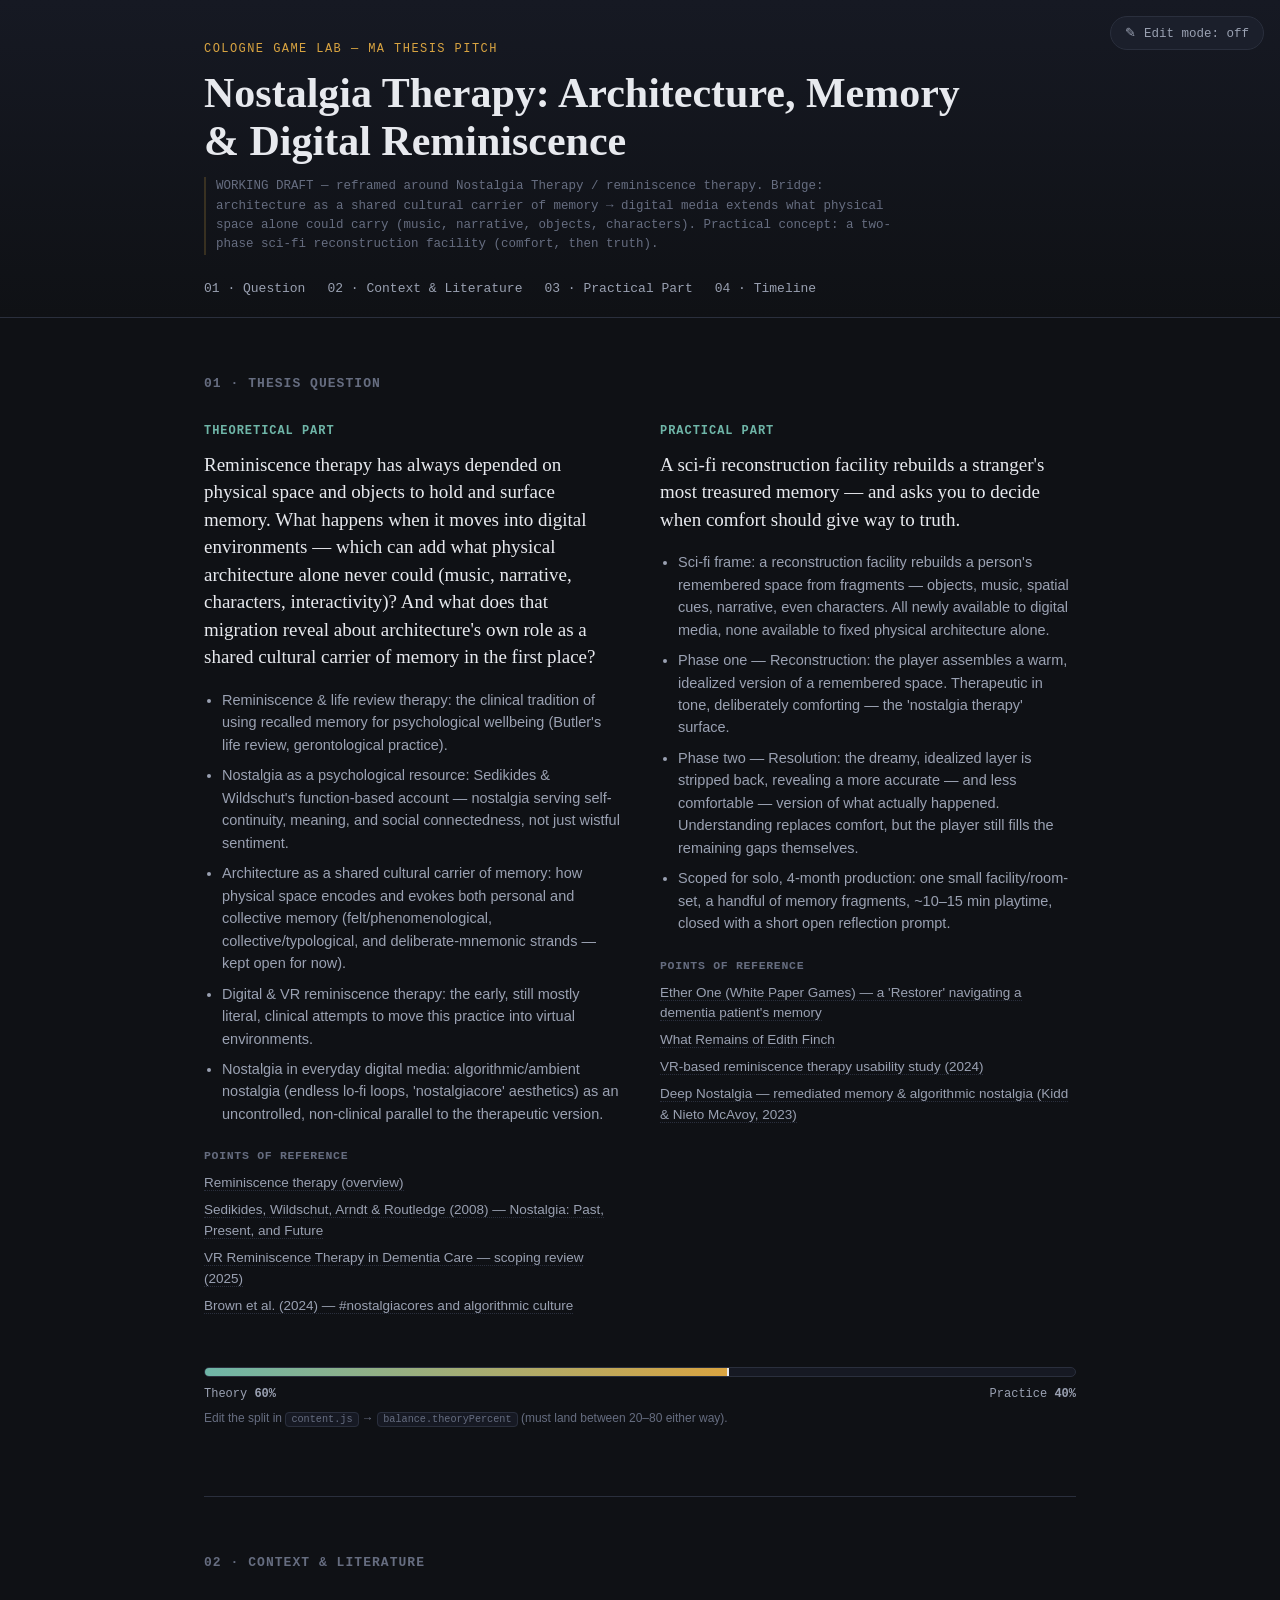
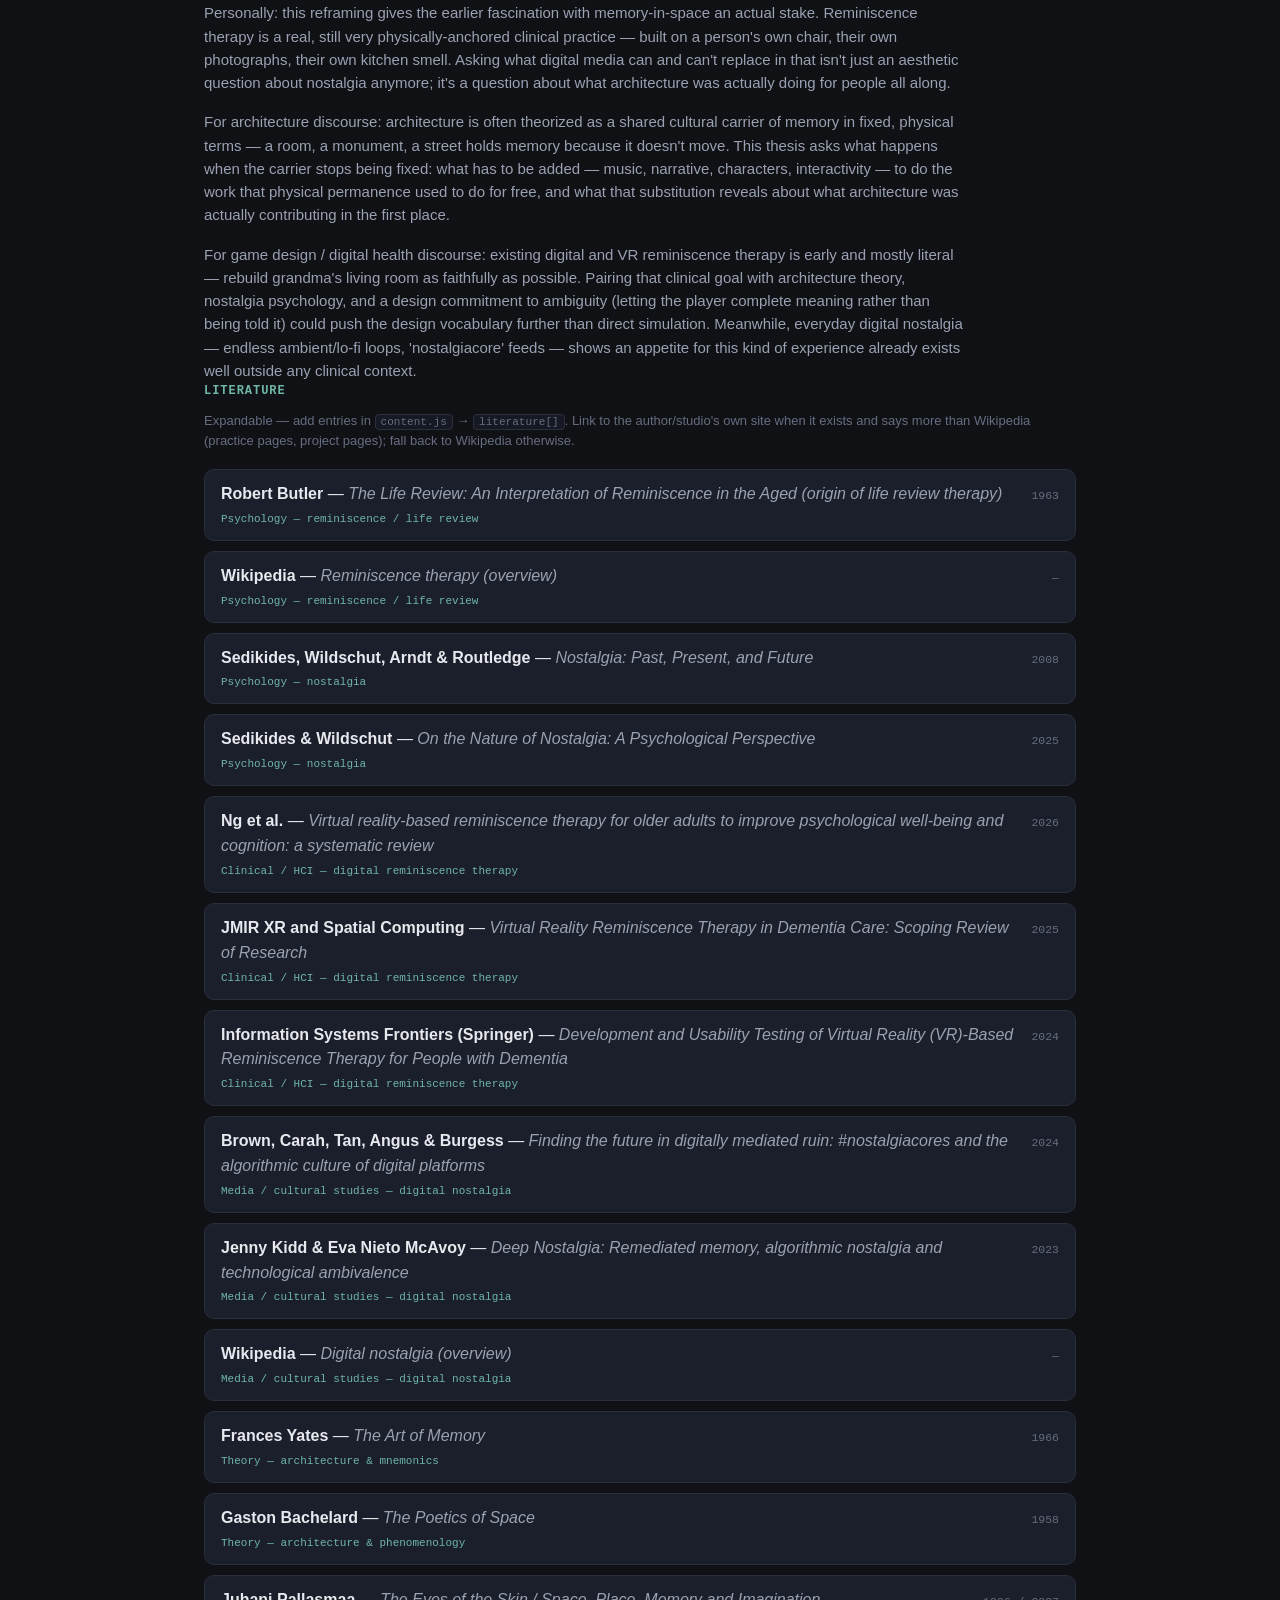
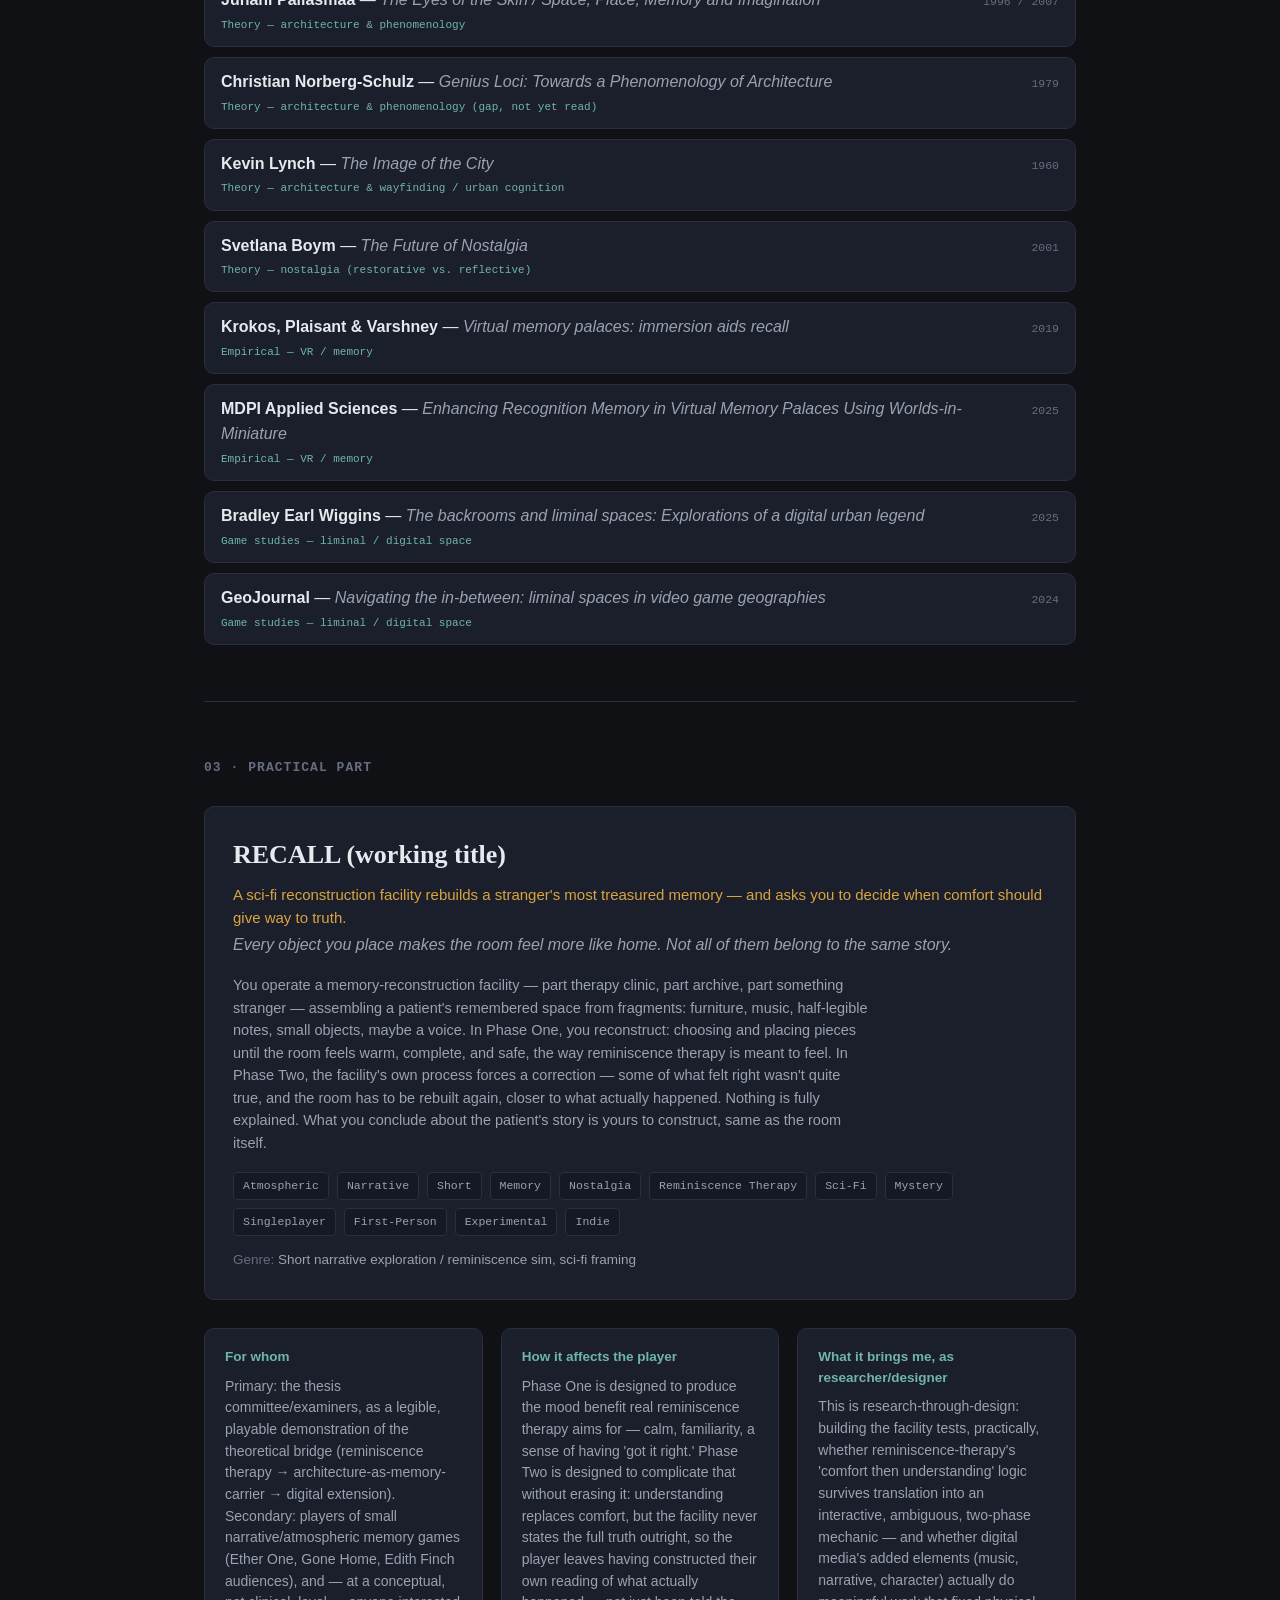
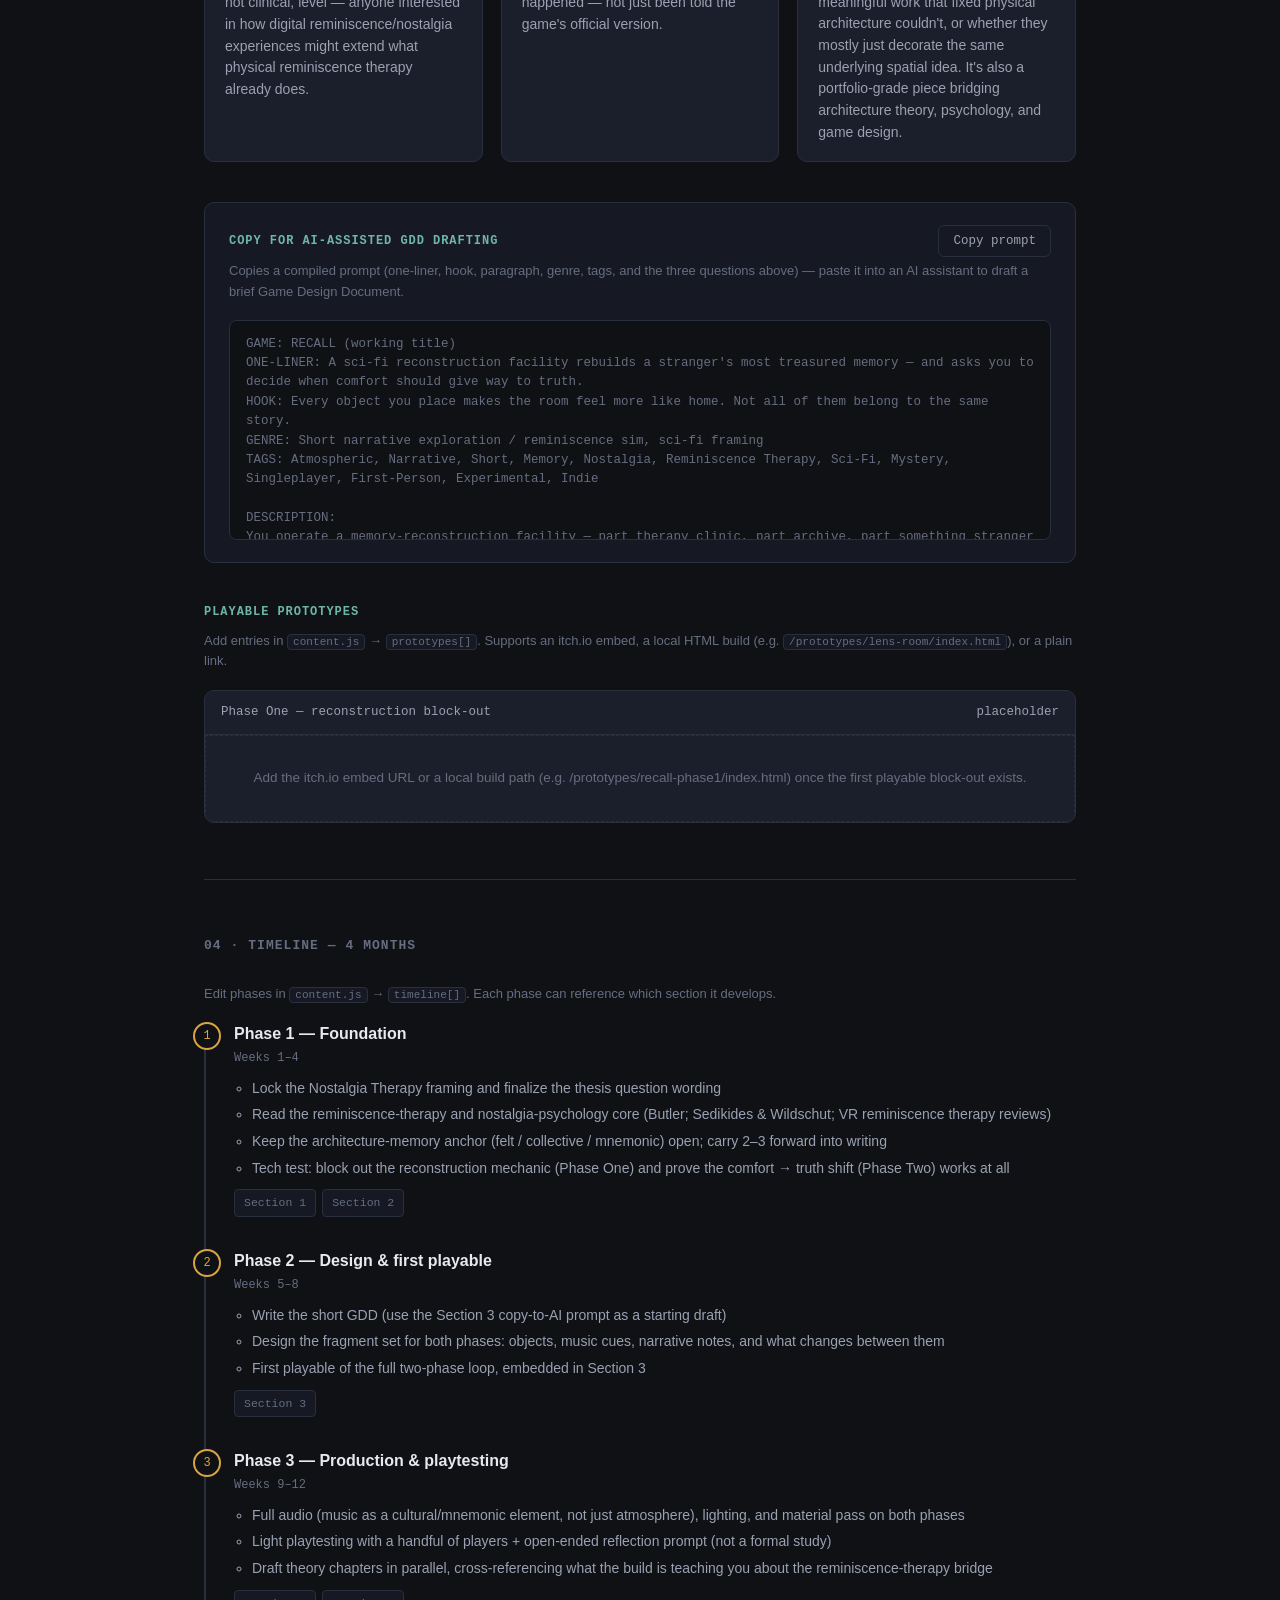
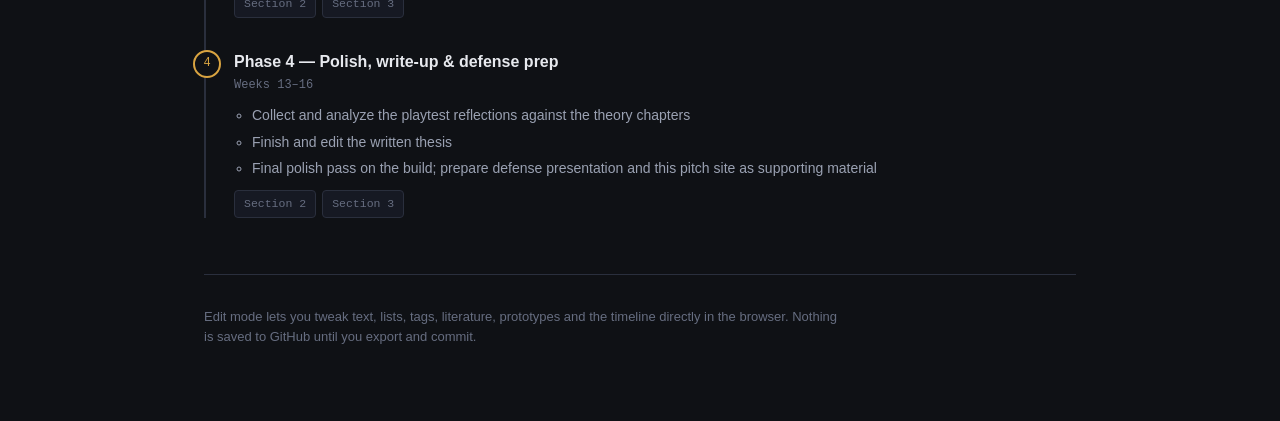
==== index.html @ fd544b2f "Nostalgia Therapy" ====
<!DOCTYPE html>
<html lang="en">
<head>
<meta charset="UTF-8">
<meta name="viewport" content="width=device-width, initial-scale=1.0">
<title>MA Thesis Pitch — Cologne Game Lab</title>
<link rel="stylesheet" href="css/style.css">
</head>
<body>

<header class="site-header">
  <div class="wrap">
    <p class="eyebrow">Cologne Game Lab — MA Thesis Pitch</p>
    <h1 id="site-title">Loading…</h1>
    <p class="status-line" id="site-status">Loading…</p>
    <nav class="section-nav">
      <a href="#section-1">01 · Question</a>
      <a href="#section-2">02 · Context &amp; Literature</a>
      <a href="#section-3">03 · Practical Part</a>
      <a href="#section-4">04 · Timeline</a>
    </nav>
  </div>
  <button id="edit-toggle" class="edit-toggle" type="button" aria-pressed="false">✎ Edit mode: off</button>
</header>

<main class="wrap">

  <!-- SECTION 1 -->
  <section id="section-1" class="section">
    <h2>01 · Thesis Question</h2>

    <div class="split">
      <div class="col">
        <h3 class="kicker">Theoretical part</h3>
        <p class="thesis-question" data-field="thesisQuestion" data-editable="text"></p>
        <ul class="bullets" data-field="theoryOutline" data-editable="list-text"></ul>
        <h4 class="ref-heading">Points of reference</h4>
        <ul class="ref-list" data-field="theoryRefsShort" data-editable="list-ref"></ul>
      </div>

      <div class="col">
        <h3 class="kicker">Practical part</h3>
        <p class="one-liner" data-field="practicalOneLiner" data-editable="text"></p>
        <ul class="bullets" data-field="practicalOutline" data-editable="list-text"></ul>
        <h4 class="ref-heading">Points of reference</h4>
        <ul class="ref-list" data-field="practicalRefsShort" data-editable="list-ref"></ul>
      </div>
    </div>

    <div class="balance-bar" aria-hidden="true">
      <div class="balance-track">
        <div class="balance-fill" id="balance-fill"></div>
        <div class="balance-marker" id="balance-marker"></div>
      </div>
      <div class="balance-labels">
        <span>Theory <strong id="balance-theory-pct">—</strong></span>
        <span>Practice <strong id="balance-practice-pct">—</strong></span>
      </div>
      <p class="balance-hint">Edit the split in <code>content.js</code> → <code>balance.theoryPercent</code> (must land between 20–80 either way).</p>
    </div>
  </section>

  <!-- SECTION 2 -->
  <section id="section-2" class="section">
    <h2>02 · Context &amp; Literature</h2>

    <div class="prose" data-field="whyItMatters" data-editable="richtext"></div>

    <h3 class="kicker">Literature</h3>
    <p class="hint">Expandable — add entries in <code>content.js</code> → <code>literature[]</code>. Link to the author/studio's own site when it exists and says more than Wikipedia (practice pages, project pages); fall back to Wikipedia otherwise.</p>
    <ul class="lit-list" id="lit-list" data-field="literature" data-editable="list-lit"></ul>
  </section>

  <!-- SECTION 3 -->
  <section id="section-3" class="section">
    <h2>03 · Practical Part</h2>

    <div class="store-card">
      <div class="store-card-main">
        <h3 class="game-title" data-field="practical.title" data-editable="text"></h3>
        <p class="game-oneliner" data-field="practical.oneLiner" data-editable="text"></p>
        <p class="game-hook" data-field="practical.hook" data-editable="text"></p>
        <p class="game-paragraph" data-field="practical.paragraph" data-editable="text"></p>
        <div class="tag-row" id="tag-row" data-field="practical.tags" data-editable="list-tags"></div>
        <p class="genre-line">Genre: <span data-field="practical.genre" data-editable="text"></span></p>
      </div>
    </div>

    <div class="grid-3">
      <div class="card">
        <h4>For whom</h4>
        <p data-field="practical.forWhom" data-editable="text"></p>
      </div>
      <div class="card">
        <h4>How it affects the player</h4>
        <p data-field="practical.playerImpact" data-editable="text"></p>
      </div>
      <div class="card">
        <h4>What it brings me, as researcher/designer</h4>
        <p data-field="practical.researcherImpact" data-editable="text"></p>
      </div>
    </div>

    <div class="gdd-block">
      <div class="gdd-header">
        <h3 class="kicker">Copy for AI-assisted GDD drafting</h3>
        <button id="copy-gdd" type="button" class="btn">Copy prompt</button>
      </div>
      <p class="hint">Copies a compiled prompt (one-liner, hook, paragraph, genre, tags, and the three questions above) — paste it into an AI assistant to draft a brief Game Design Document.</p>
      <pre id="gdd-preview" class="gdd-preview"></pre>
    </div>

    <div class="prototypes-block">
      <h3 class="kicker">Playable prototypes</h3>
      <p class="hint">Add entries in <code>content.js</code> → <code>prototypes[]</code>. Supports an itch.io embed, a local HTML build (e.g. <code>/prototypes/lens-room/index.html</code>), or a plain link.</p>
      <div id="prototype-list" class="prototype-list" data-field="prototypes" data-editable="list-proto"></div>
    </div>
  </section>

  <!-- SECTION 4 -->
  <section id="section-4" class="section">
    <h2>04 · Timeline — 4 Months</h2>
    <p class="hint">Edit phases in <code>content.js</code> → <code>timeline[]</code>. Each phase can reference which section it develops.</p>
    <ol class="timeline" id="timeline-list" data-field="timeline" data-editable="list-timeline"></ol>
  </section>

</main>

<footer class="site-footer">
  <div class="wrap">
    <p>Edit mode lets you tweak text, lists, tags, literature, prototypes and the timeline directly in the browser. Nothing is saved to GitHub until you export and commit.</p>
    <button id="export-content" type="button" class="btn btn-primary">⭳ Export content.js</button>
  </div>
</footer>

<script src="js/content.js"></script>
<script src="js/app.js"></script>
</body>
</html>
---- css/style.css ----
:root {
  --bg: #0f1115;
  --bg-raised: #161923;
  --bg-card: #1b1f2b;
  --border: #2a2f3d;
  --text: #e7e9ee;
  --text-dim: #9aa1b2;
  --text-faint: #666d80;
  --accent: #d9a441;
  --accent-soft: #d9a44133;
  --accent-2: #6fb6a8;
  --danger: #c8695f;
  --radius: 10px;
  --serif: Georgia, "Iowan Old Style", "Palatino Linotype", Palatino, serif;
  --sans: -apple-system, BlinkMacSystemFont, "Segoe UI", Inter, Roboto, Helvetica, Arial, sans-serif;
  --mono: "SF Mono", "Cascadia Code", Consolas, "Liberation Mono", monospace;
}

* { box-sizing: border-box; }

html { color-scheme: dark; }

body {
  margin: 0;
  background: var(--bg);
  color: var(--text);
  font-family: var(--sans);
  line-height: 1.55;
}

.wrap {
  max-width: 920px;
  margin: 0 auto;
  padding: 0 24px;
}

a { color: var(--accent-2); text-decoration-color: transparent; transition: text-decoration-color .15s; }
a:hover { text-decoration-color: currentColor; }

code {
  font-family: var(--mono);
  background: var(--bg-raised);
  border: 1px solid var(--border);
  border-radius: 4px;
  padding: 1px 5px;
  font-size: 0.85em;
}

/* ---------- header ---------- */

.site-header {
  border-bottom: 1px solid var(--border);
  padding: 40px 0 0;
  position: relative;
  background: linear-gradient(180deg, var(--bg-raised), var(--bg));
}

.eyebrow {
  font-family: var(--mono);
  text-transform: uppercase;
  letter-spacing: .12em;
  font-size: 12px;
  color: var(--accent);
  margin: 0 0 10px;
}

.site-header h1 {
  font-family: var(--serif);
  font-size: clamp(28px, 4vw, 42px);
  line-height: 1.15;
  margin: 0 0 12px;
  max-width: 780px;
}

.status-line {
  font-family: var(--mono);
  font-size: 12.5px;
  color: var(--text-faint);
  border-left: 2px solid var(--accent-soft);
  padding-left: 10px;
  max-width: 700px;
  margin: 0 0 24px;
}

.section-nav {
  display: flex;
  flex-wrap: wrap;
  gap: 4px 22px;
  padding-bottom: 18px;
}

.section-nav a {
  font-family: var(--mono);
  font-size: 13px;
  color: var(--text-dim);
}

.section-nav a:hover { color: var(--text); }

.edit-toggle {
  position: fixed;
  top: 16px;
  right: 16px;
  z-index: 50;
  font-family: var(--mono);
  font-size: 12.5px;
  background: var(--bg-card);
  color: var(--text-dim);
  border: 1px solid var(--border);
  border-radius: 999px;
  padding: 8px 14px;
  cursor: pointer;
}

.edit-toggle[aria-pressed="true"] {
  background: var(--accent-soft);
  color: var(--accent);
  border-color: var(--accent);
}

body.edit-mode { --edit-outline: 1px dashed var(--accent-soft); }

/* ---------- sections ---------- */

.section {
  padding: 56px 0;
  border-bottom: 1px solid var(--border);
}

.section h2 {
  font-family: var(--mono);
  font-size: 13px;
  letter-spacing: .08em;
  text-transform: uppercase;
  color: var(--text-faint);
  margin: 0 0 28px;
}

.kicker {
  font-family: var(--mono);
  font-size: 12px;
  text-transform: uppercase;
  letter-spacing: .08em;
  color: var(--accent-2);
  margin: 0 0 10px;
}

.ref-heading {
  font-family: var(--mono);
  font-size: 11.5px;
  text-transform: uppercase;
  letter-spacing: .06em;
  color: var(--text-faint);
  margin: 22px 0 8px;
}

.hint {
  font-size: 13px;
  color: var(--text-faint);
  margin: 0 0 18px;
}

.split {
  display: grid;
  grid-template-columns: 1fr 1fr;
  gap: 40px;
}

@media (max-width: 720px) {
  .split { grid-template-columns: 1fr; gap: 32px; }
}

.thesis-question {
  font-family: var(--serif);
  font-size: 19px;
  line-height: 1.45;
  margin: 0 0 18px;
}

.one-liner {
  font-family: var(--serif);
  font-size: 19px;
  line-height: 1.45;
  margin: 0 0 18px;
  color: var(--text);
}

.bullets {
  margin: 0 0 8px;
  padding-left: 18px;
  color: var(--text-dim);
  font-size: 14.5px;
}

.bullets li { margin-bottom: 8px; }

.ref-list { list-style: none; margin: 0; padding: 0; font-size: 13.5px; }
.ref-list li { margin-bottom: 6px; }
.ref-list a { color: var(--text-dim); border-bottom: 1px dotted var(--border); }
.ref-list a:hover { color: var(--accent-2); }

/* balance bar */

.balance-bar { margin-top: 44px; }
.balance-track {
  position: relative;
  height: 10px;
  border-radius: 999px;
  background: var(--bg-raised);
  border: 1px solid var(--border);
  overflow: hidden;
}
.balance-fill {
  position: absolute; inset: 0;
  background: linear-gradient(90deg, var(--accent-2), var(--accent));
  width: 65%;
}
.balance-marker {
  position: absolute;
  top: -3px;
  width: 2px;
  height: 16px;
  background: var(--text);
  left: 65%;
}
.balance-labels {
  display: flex;
  justify-content: space-between;
  font-family: var(--mono);
  font-size: 12px;
  color: var(--text-dim);
  margin-top: 8px;
}
.balance-hint { font-size: 12px; color: var(--text-faint); margin-top: 6px; }

/* prose */

.prose p { margin: 0 0 16px; color: var(--text-dim); font-size: 15px; max-width: 760px; }
.prose p:last-child { margin-bottom: 0; }

/* literature */

.lit-list { list-style: none; margin: 0; padding: 0; display: flex; flex-direction: column; gap: 10px; }

.lit-item {
  display: grid;
  grid-template-columns: 1fr auto;
  gap: 4px 16px;
  align-items: baseline;
  padding: 12px 16px;
  background: var(--bg-card);
  border: 1px solid var(--border);
  border-radius: var(--radius);
}

.lit-item .lit-main a { font-weight: 600; color: var(--text); }
.lit-item .lit-work { color: var(--text-dim); font-style: italic; }
.lit-item .lit-meta { font-family: var(--mono); font-size: 11.5px; color: var(--text-faint); text-align: right; white-space: nowrap; }
.lit-item .lit-type { font-family: var(--mono); font-size: 11px; color: var(--accent-2); grid-column: 1 / -1; }

/* store card (section 3) */

.store-card {
  background: var(--bg-card);
  border: 1px solid var(--border);
  border-radius: var(--radius);
  padding: 28px;
  margin-bottom: 28px;
}

.game-title { font-family: var(--serif); font-size: 26px; margin: 0 0 8px; }
.game-oneliner { color: var(--accent); font-size: 15px; margin: 0 0 4px; }
.game-hook { color: var(--text-dim); font-style: italic; margin: 0 0 16px; }
.game-paragraph { color: var(--text-dim); font-size: 14.5px; max-width: 640px; margin: 0 0 18px; }

.tag-row { display: flex; flex-wrap: wrap; gap: 8px; margin-bottom: 14px; }

.tag {
  font-family: var(--mono);
  font-size: 11.5px;
  color: var(--text-dim);
  background: var(--bg-raised);
  border: 1px solid var(--border);
  border-radius: 4px;
  padding: 4px 9px;
  display: inline-flex;
  align-items: center;
  gap: 6px;
}

.genre-line { font-size: 13.5px; color: var(--text-faint); margin: 0; }
.genre-line span { color: var(--text-dim); }

.grid-3 {
  display: grid;
  grid-template-columns: repeat(3, 1fr);
  gap: 18px;
  margin-bottom: 40px;
}

@media (max-width: 780px) { .grid-3 { grid-template-columns: 1fr; } }

.card {
  background: var(--bg-card);
  border: 1px solid var(--border);
  border-radius: var(--radius);
  padding: 18px 20px;
}

.card h4 { margin: 0 0 8px; font-size: 13.5px; color: var(--accent-2); }
.card p { margin: 0; font-size: 14px; color: var(--text-dim); }

/* GDD block */

.gdd-block {
  background: var(--bg-raised);
  border: 1px solid var(--border);
  border-radius: var(--radius);
  padding: 22px 24px;
  margin-bottom: 40px;
}

.gdd-header { display: flex; align-items: center; justify-content: space-between; gap: 16px; margin-bottom: 4px;}
.gdd-header h3 { margin: 0; }

.gdd-preview {
  white-space: pre-wrap;
  font-family: var(--mono);
  font-size: 12.5px;
  color: var(--text-faint);
  background: var(--bg);
  border: 1px solid var(--border);
  border-radius: 8px;
  padding: 14px 16px;
  max-height: 220px;
  overflow-y: auto;
  margin: 12px 0 0;
}

/* prototypes */

.prototype-list { display: flex; flex-direction: column; gap: 16px; }

.prototype-card {
  border: 1px solid var(--border);
  border-radius: var(--radius);
  overflow: hidden;
  background: var(--bg-card);
}

.prototype-card header {
  display: flex;
  justify-content: space-between;
  align-items: center;
  padding: 12px 16px;
  font-family: var(--mono);
  font-size: 12.5px;
  color: var(--text-dim);
  border-bottom: 1px solid var(--border);
}

.prototype-card iframe { width: 100%; height: 480px; border: 0; display: block; background: #000; }

.prototype-placeholder {
  padding: 32px 20px;
  text-align: center;
  color: var(--text-faint);
  font-size: 13.5px;
  border: 1px dashed var(--border);
}

/* timeline */

.timeline { list-style: none; margin: 0; padding: 0; counter-reset: phase; }

.timeline-item {
  position: relative;
  padding: 0 0 32px 28px;
  border-left: 2px solid var(--border);
}

.timeline-item:last-child { padding-bottom: 0; }

.timeline-item::before {
  counter-increment: phase;
  content: counter(phase);
  position: absolute;
  left: -13px;
  top: 0;
  width: 24px;
  height: 24px;
  border-radius: 50%;
  background: var(--bg);
  border: 2px solid var(--accent);
  color: var(--accent);
  font-family: var(--mono);
  font-size: 12px;
  display: flex;
  align-items: center;
  justify-content: center;
}

.timeline-item h4 { margin: 0 0 2px; font-size: 16px; }
.timeline-date { font-family: var(--mono); font-size: 12px; color: var(--text-faint); margin: 0 0 10px; }
.timeline-item ul { margin: 0 0 10px; padding-left: 18px; color: var(--text-dim); font-size: 14px; }
.timeline-item ul li { margin-bottom: 5px; }
.timeline-related { display: flex; gap: 6px; flex-wrap: wrap; }
.timeline-related .tag { color: var(--text-faint); }

/* ---------- editable state ---------- */

body.edit-mode [data-editable] {
  outline: var(--edit-outline);
  outline-offset: 4px;
  border-radius: 4px;
}

[contenteditable="true"] { cursor: text; }
[contenteditable="true"]:focus { outline: 1px solid var(--accent) !important; background: rgba(217,164,65,0.06); }

.edit-row { display: flex; gap: 8px; align-items: center; }
.edit-row input[type="text"], .edit-row input[type="url"] {
  background: var(--bg);
  border: 1px solid var(--border);
  color: var(--text);
  border-radius: 4px;
  padding: 6px 8px;
  font-size: 13px;
  font-family: var(--sans);
}

.icon-btn {
  background: none;
  border: 1px solid var(--border);
  color: var(--text-faint);
  border-radius: 4px;
  width: 26px;
  height: 26px;
  line-height: 1;
  cursor: pointer;
  flex: 0 0 auto;
}
.icon-btn:hover { color: var(--danger); border-color: var(--danger); }

.add-btn {
  font-family: var(--mono);
  font-size: 12.5px;
  color: var(--accent-2);
  background: none;
  border: 1px dashed var(--border);
  border-radius: 6px;
  padding: 7px 12px;
  cursor: pointer;
  margin-top: 6px;
}
.add-btn:hover { border-color: var(--accent-2); }

.btn {
  font-family: var(--mono);
  font-size: 12.5px;
  background: var(--bg-raised);
  color: var(--text-dim);
  border: 1px solid var(--border);
  border-radius: 6px;
  padding: 8px 14px;
  cursor: pointer;
}
.btn:hover { color: var(--text); }
.btn-primary { color: var(--accent); border-color: var(--accent); }

/* ---------- footer ---------- */

.site-footer {
  padding: 32px 0 60px;
}
.site-footer p { font-size: 13px; color: var(--text-faint); max-width: 640px; margin: 0 0 14px; }
#export-content { display: none; }
body.edit-mode #export-content { display: inline-block; }
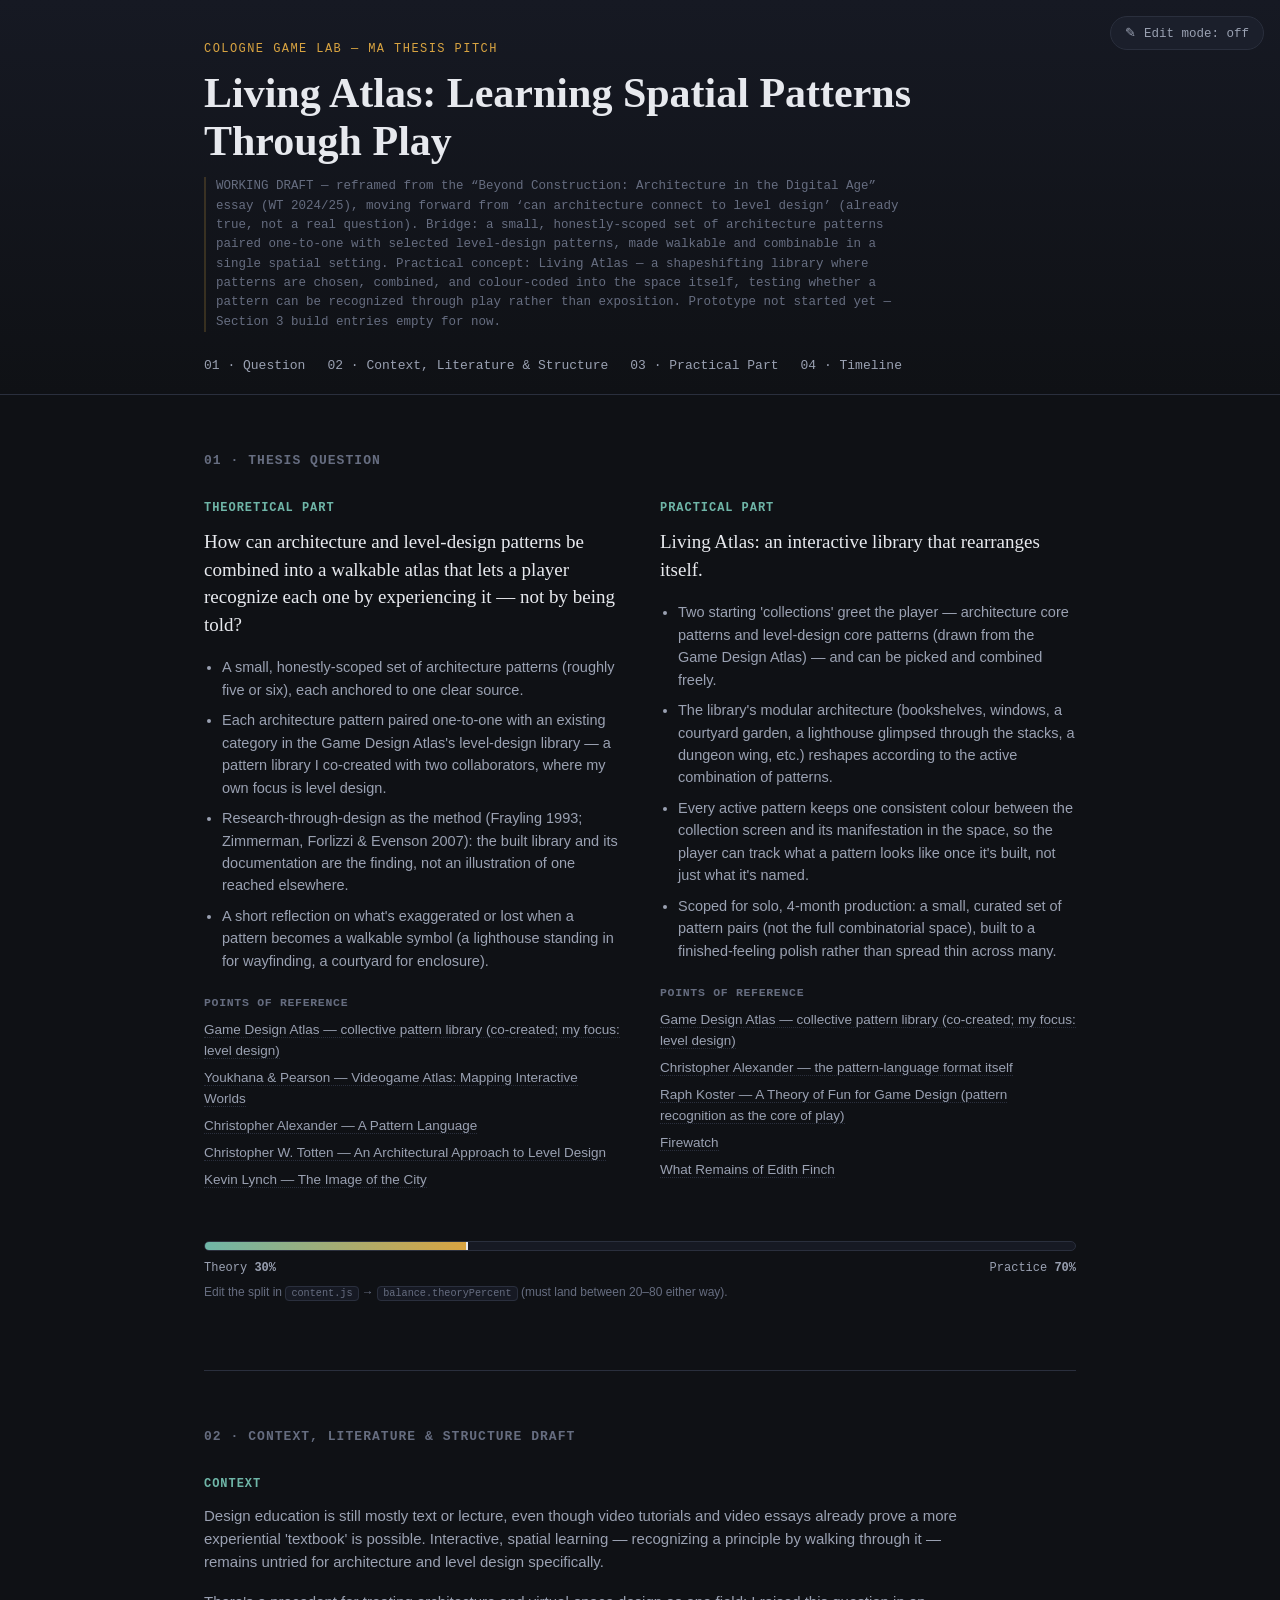
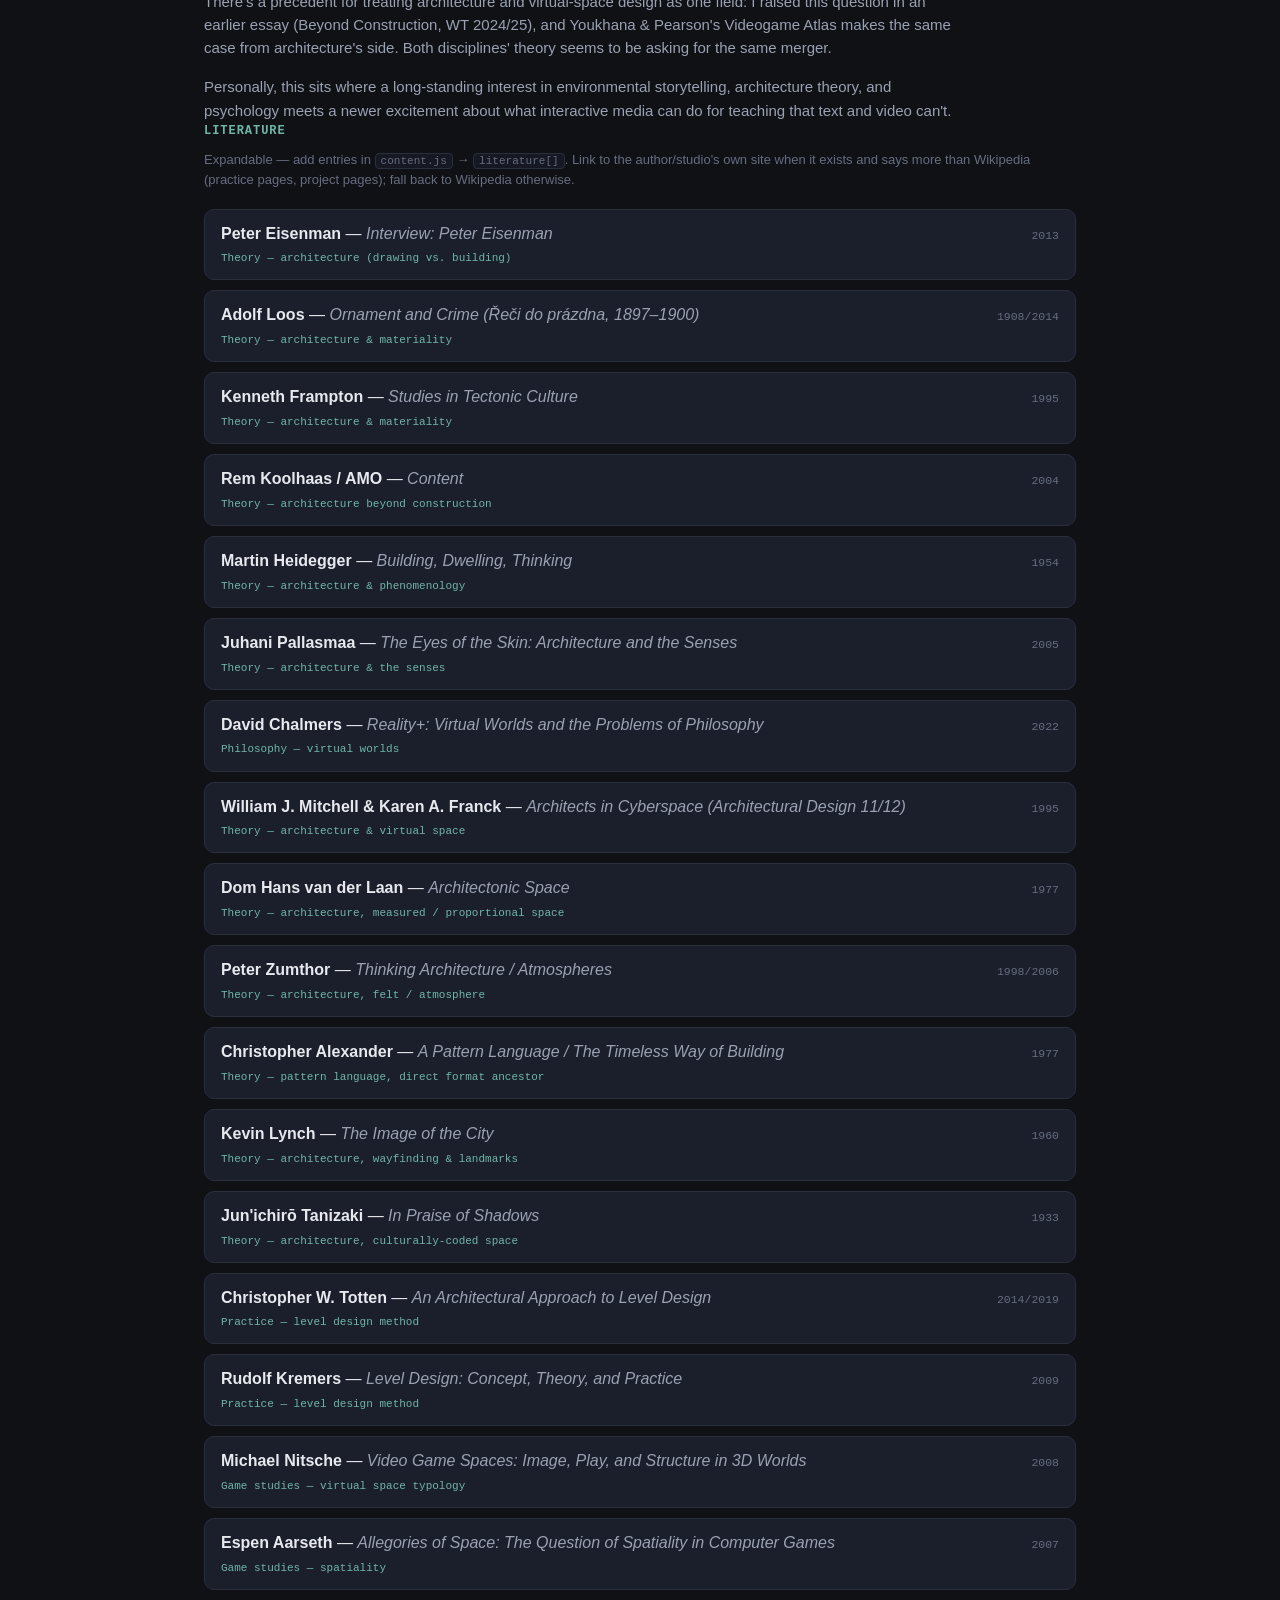
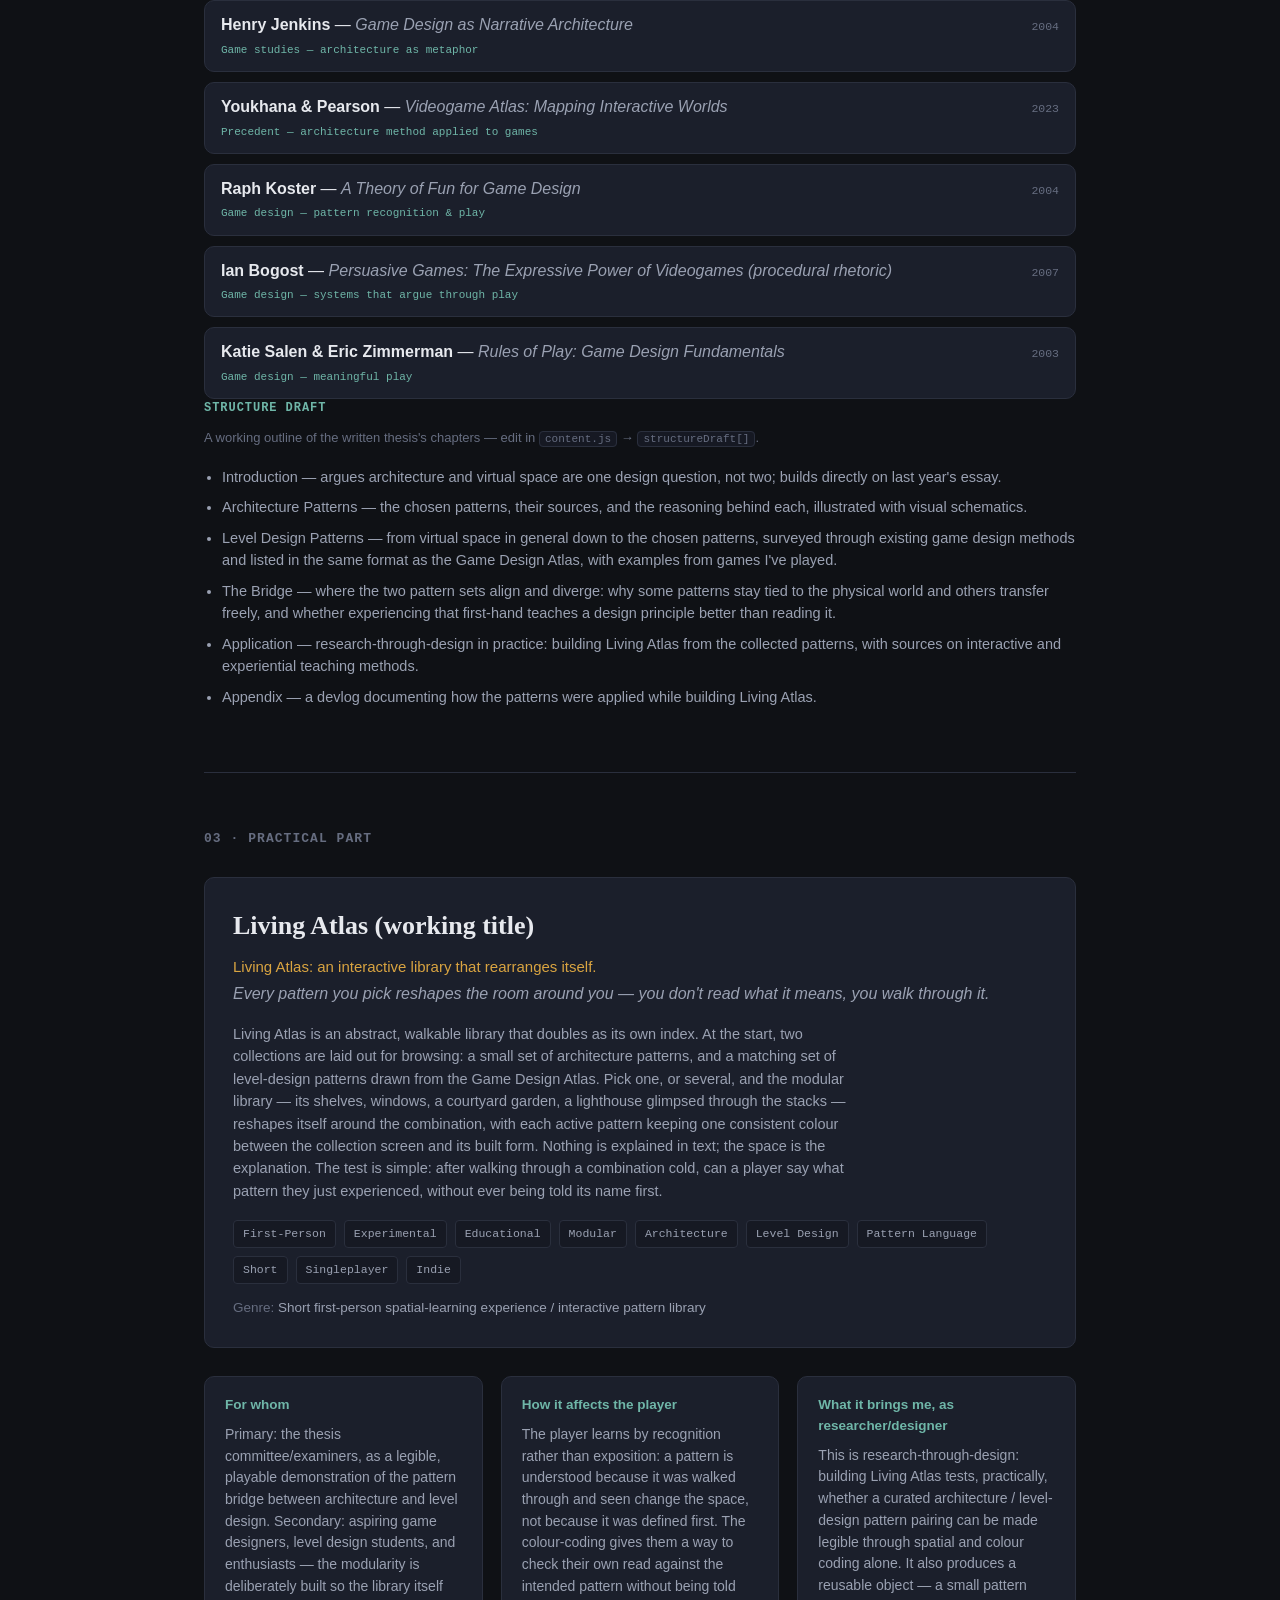
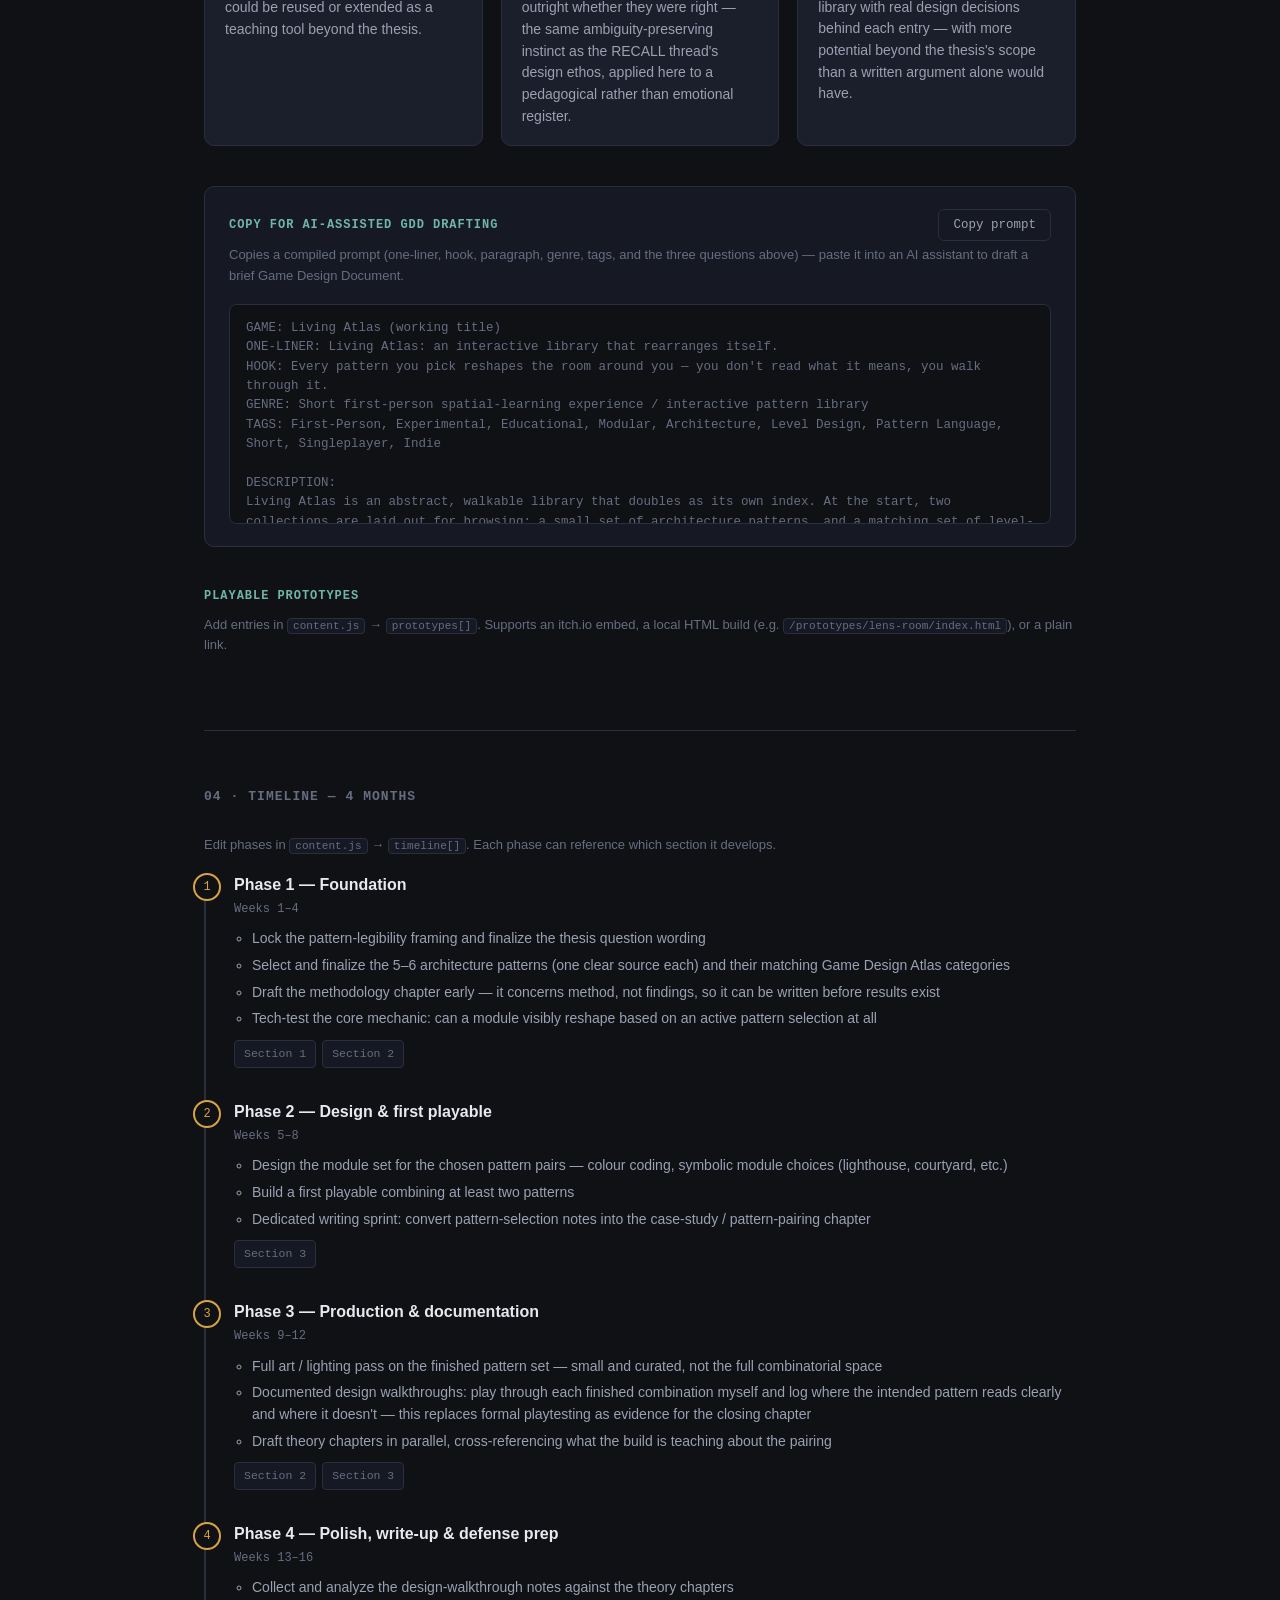
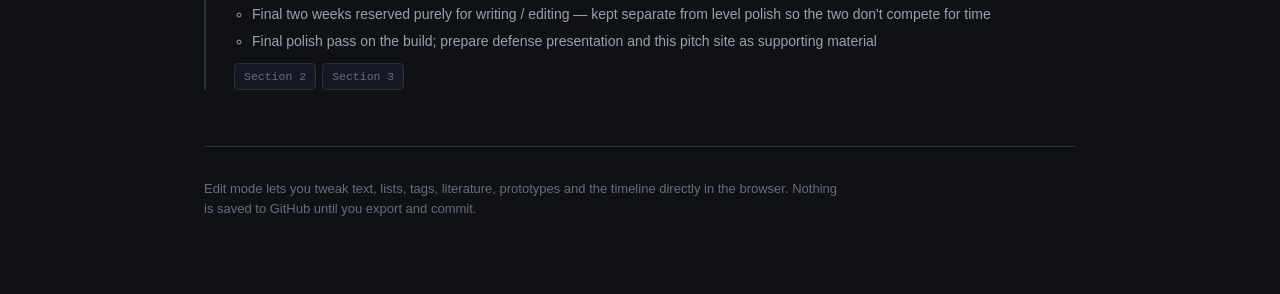
==== commit f7e5f2e9: "Edits" ====
--- a/index.html
+++ b/index.html
@@ -15,7 +15,7 @@
     <p class="status-line" id="site-status">Loading…</p>
     <nav class="section-nav">
       <a href="#section-1">01 · Question</a>
-      <a href="#section-2">02 · Context &amp; Literature</a>
+      <a href="#section-2">02 · Context, Literature &amp; Structure</a>
       <a href="#section-3">03 · Practical Part</a>
       <a href="#section-4">04 · Timeline</a>
     </nav>
@@ -62,13 +62,18 @@
 
   <!-- SECTION 2 -->
   <section id="section-2" class="section">
-    <h2>02 · Context &amp; Literature</h2>
+    <h2>02 · Context, Literature &amp; Structure Draft</h2>
 
+    <h3 class="kicker">Context</h3>
     <div class="prose" data-field="whyItMatters" data-editable="richtext"></div>
 
     <h3 class="kicker">Literature</h3>
     <p class="hint">Expandable — add entries in <code>content.js</code> → <code>literature[]</code>. Link to the author/studio's own site when it exists and says more than Wikipedia (practice pages, project pages); fall back to Wikipedia otherwise.</p>
     <ul class="lit-list" id="lit-list" data-field="literature" data-editable="list-lit"></ul>
+
+    <h3 class="kicker">Structure Draft</h3>
+    <p class="hint">A working outline of the written thesis's chapters — edit in <code>content.js</code> → <code>structureDraft[]</code>.</p>
+    <ul class="bullets" id="structure-list" data-field="structureDraft" data-editable="list-text"></ul>
   </section>
 
   <!-- SECTION 3 -->
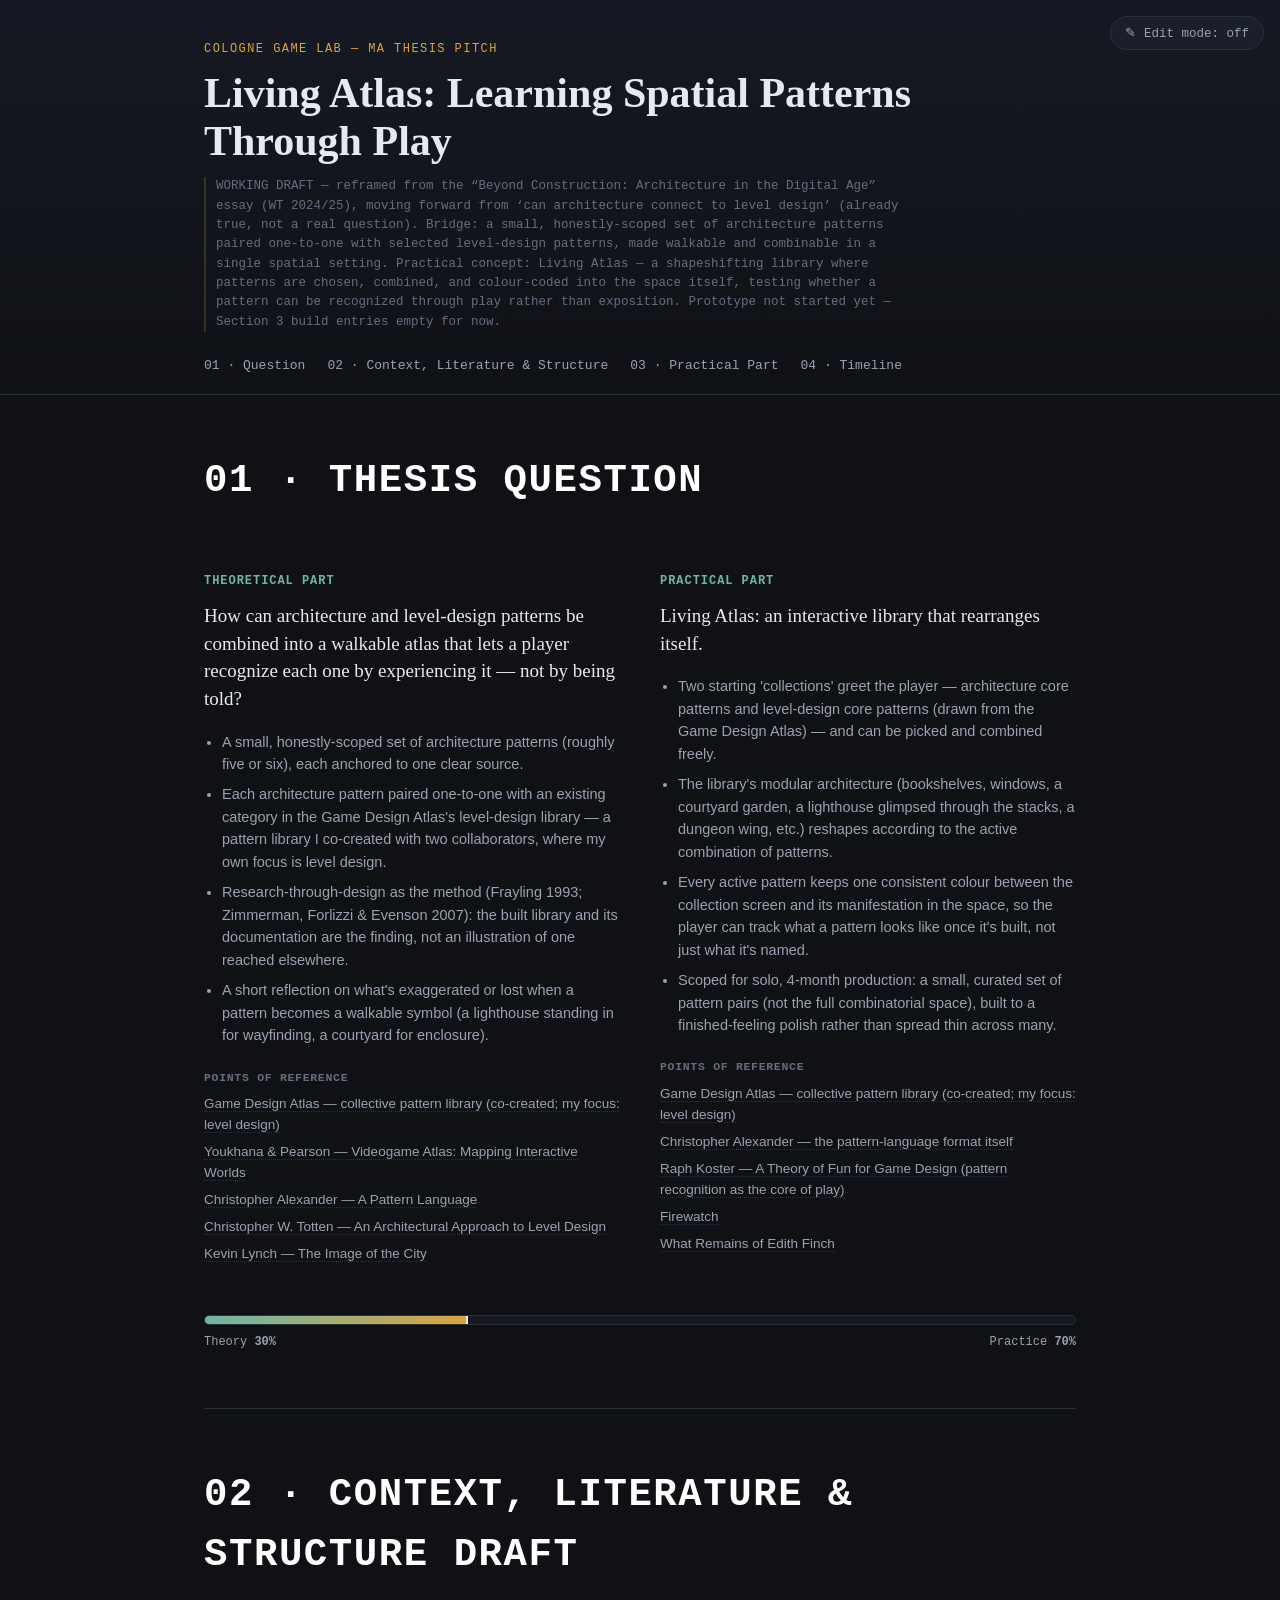
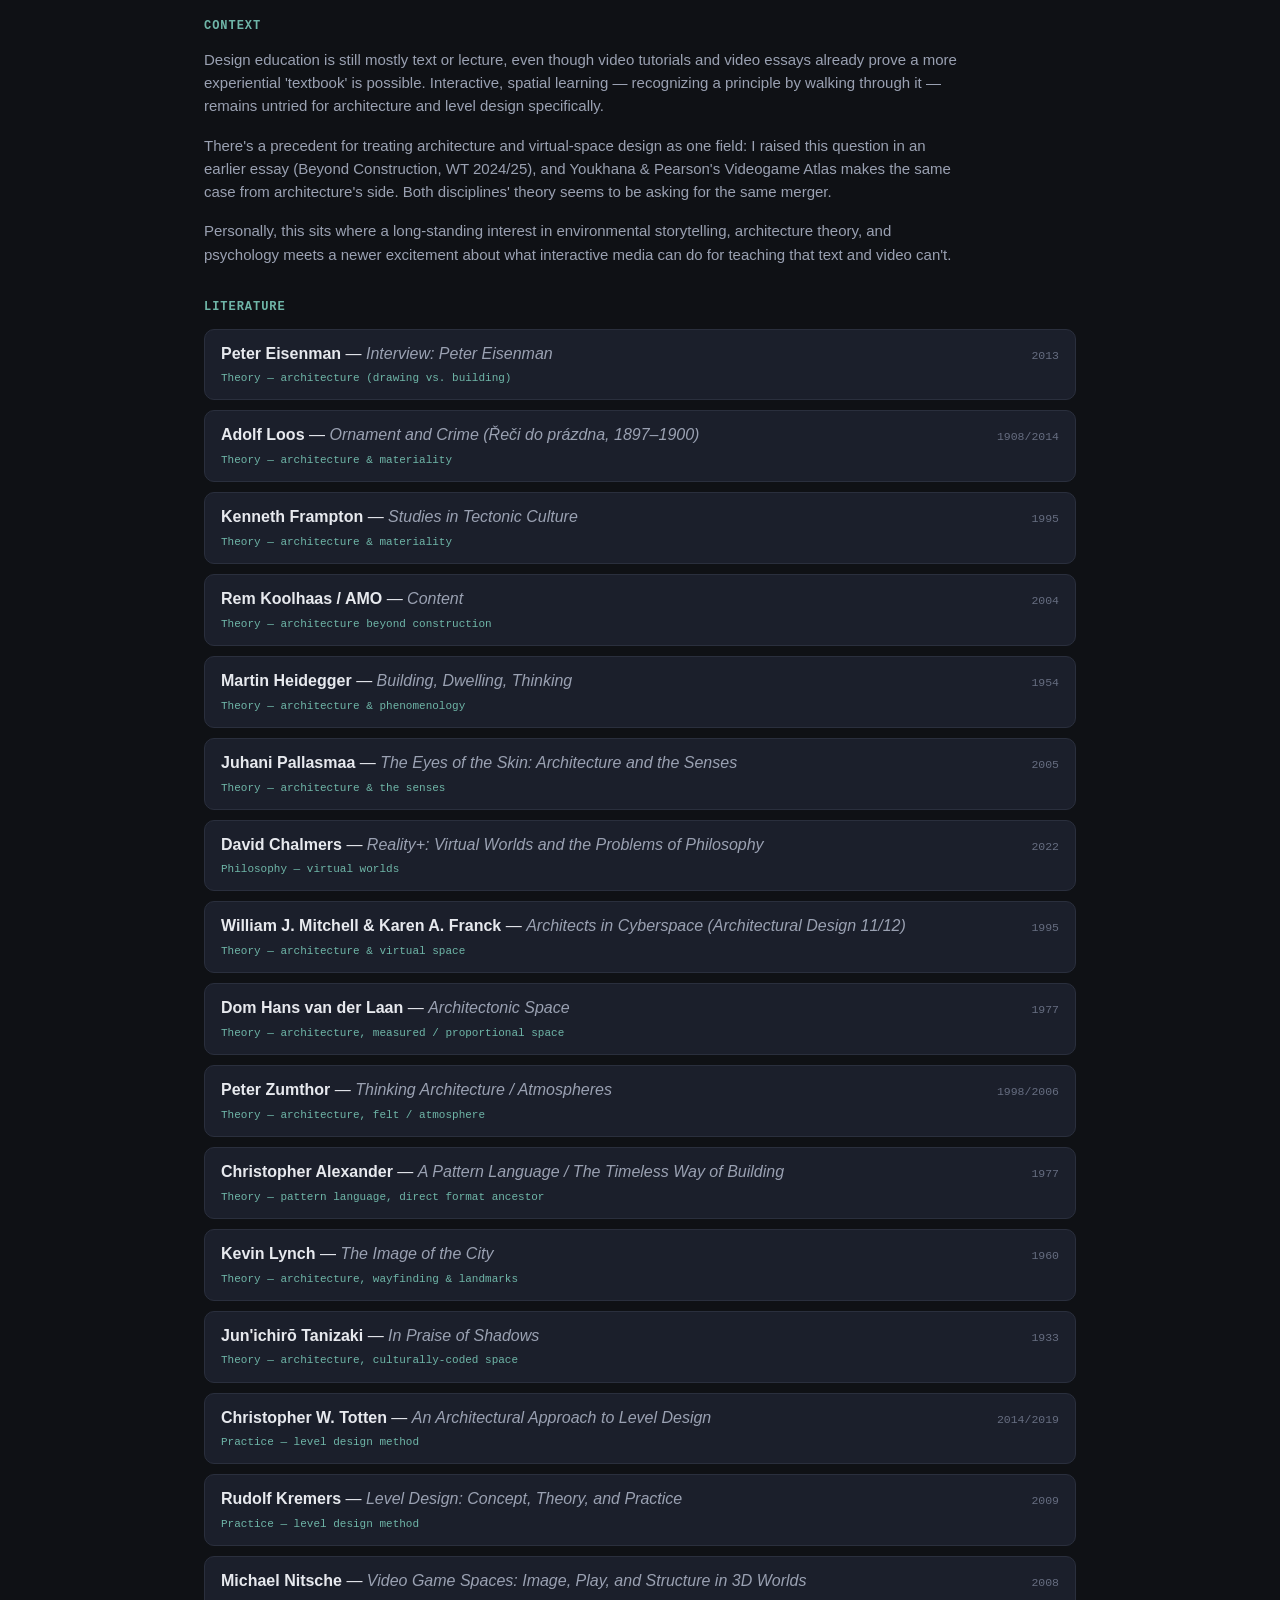
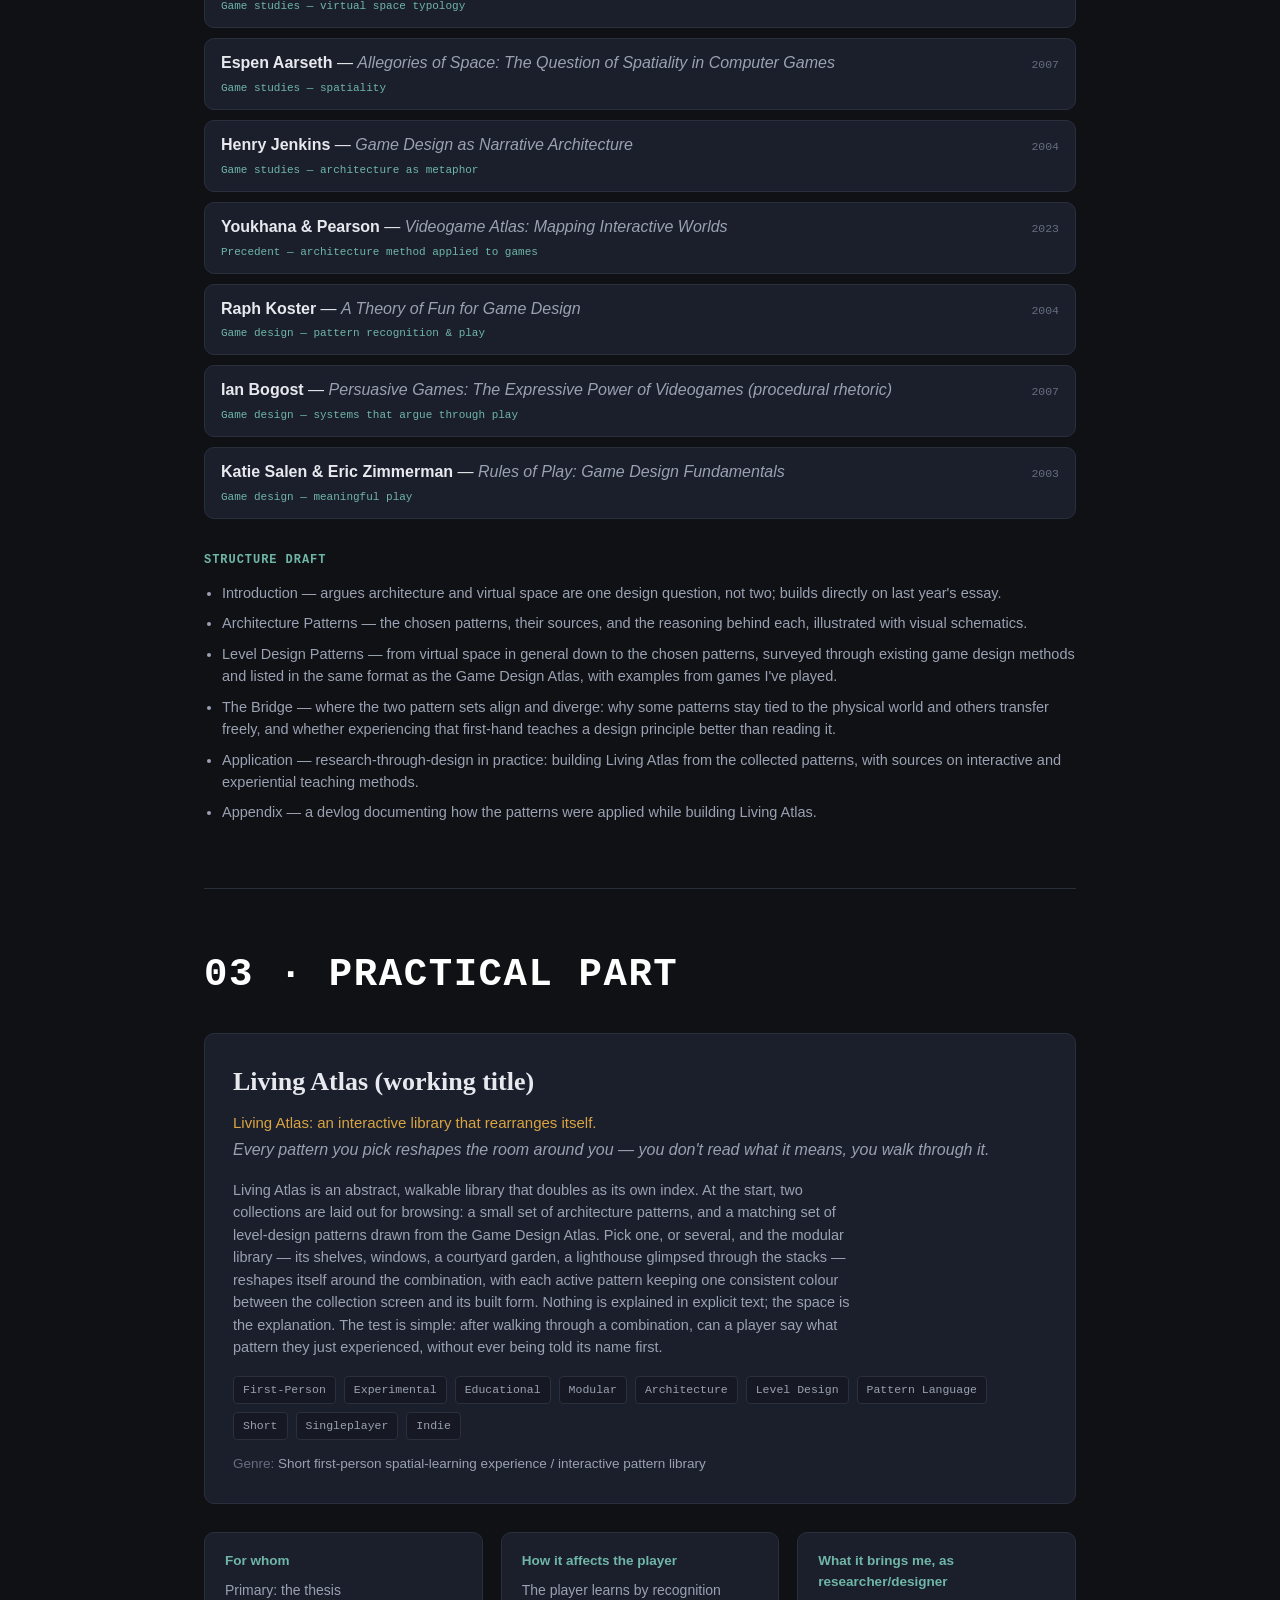
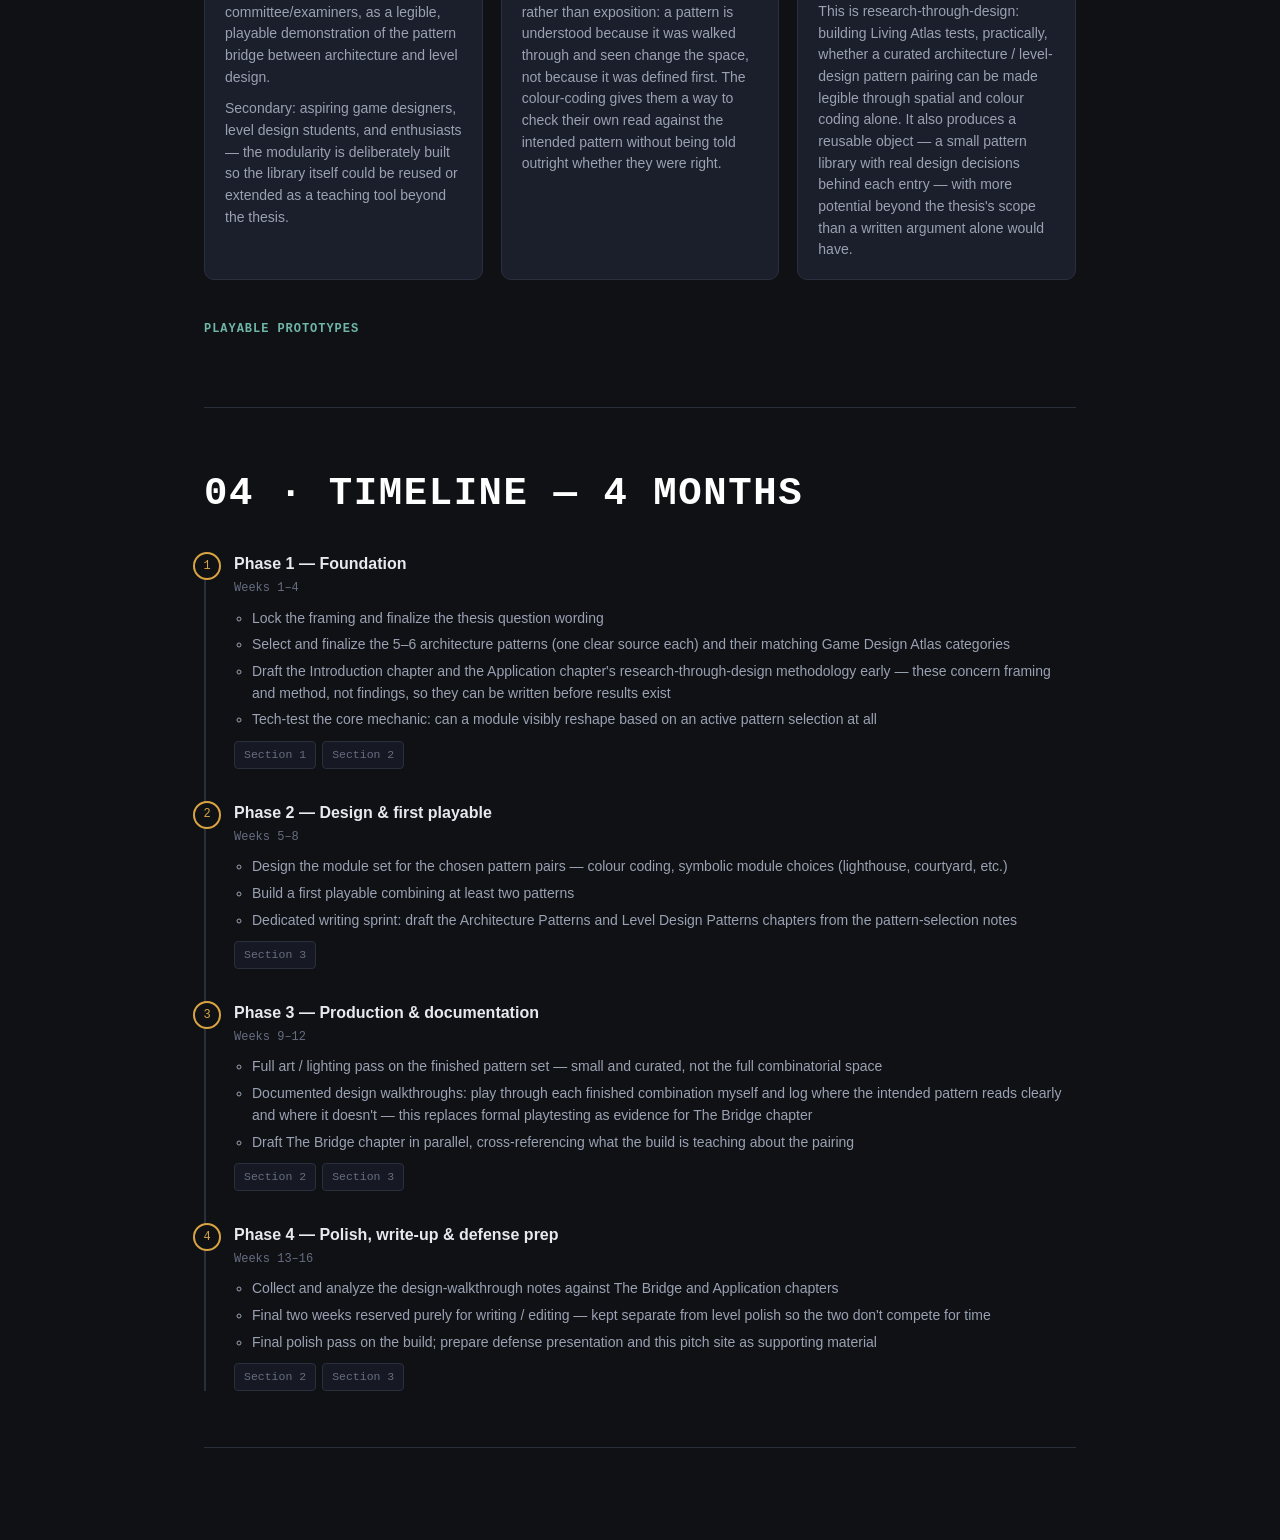
==== commit b5904c61: "Edit" ====
--- a/index.html
+++ b/index.html
@@ -56,7 +56,7 @@
         <span>Theory <strong id="balance-theory-pct">—</strong></span>
         <span>Practice <strong id="balance-practice-pct">—</strong></span>
       </div>
-      <p class="balance-hint">Edit the split in <code>content.js</code> → <code>balance.theoryPercent</code> (must land between 20–80 either way).</p>
+
     </div>
   </section>
 
@@ -68,11 +68,9 @@
     <div class="prose" data-field="whyItMatters" data-editable="richtext"></div>
 
     <h3 class="kicker">Literature</h3>
-    <p class="hint">Expandable — add entries in <code>content.js</code> → <code>literature[]</code>. Link to the author/studio's own site when it exists and says more than Wikipedia (practice pages, project pages); fall back to Wikipedia otherwise.</p>
     <ul class="lit-list" id="lit-list" data-field="literature" data-editable="list-lit"></ul>
 
     <h3 class="kicker">Structure Draft</h3>
-    <p class="hint">A working outline of the written thesis's chapters — edit in <code>content.js</code> → <code>structureDraft[]</code>.</p>
     <ul class="bullets" id="structure-list" data-field="structureDraft" data-editable="list-text"></ul>
   </section>
 
@@ -94,7 +92,7 @@
     <div class="grid-3">
       <div class="card">
         <h4>For whom</h4>
-        <p data-field="practical.forWhom" data-editable="text"></p>
+        <div class="card-richtext" data-field="practical.forWhom" data-editable="richtext"></div>
       </div>
       <div class="card">
         <h4>How it affects the player</h4>
@@ -106,18 +104,8 @@
       </div>
     </div>
 
-    <div class="gdd-block">
-      <div class="gdd-header">
-        <h3 class="kicker">Copy for AI-assisted GDD drafting</h3>
-        <button id="copy-gdd" type="button" class="btn">Copy prompt</button>
-      </div>
-      <p class="hint">Copies a compiled prompt (one-liner, hook, paragraph, genre, tags, and the three questions above) — paste it into an AI assistant to draft a brief Game Design Document.</p>
-      <pre id="gdd-preview" class="gdd-preview"></pre>
-    </div>
-
     <div class="prototypes-block">
       <h3 class="kicker">Playable prototypes</h3>
-      <p class="hint">Add entries in <code>content.js</code> → <code>prototypes[]</code>. Supports an itch.io embed, a local HTML build (e.g. <code>/prototypes/lens-room/index.html</code>), or a plain link.</p>
       <div id="prototype-list" class="prototype-list" data-field="prototypes" data-editable="list-proto"></div>
     </div>
   </section>
@@ -125,7 +113,6 @@
   <!-- SECTION 4 -->
   <section id="section-4" class="section">
     <h2>04 · Timeline — 4 Months</h2>
-    <p class="hint">Edit phases in <code>content.js</code> → <code>timeline[]</code>. Each phase can reference which section it develops.</p>
     <ol class="timeline" id="timeline-list" data-field="timeline" data-editable="list-timeline"></ol>
   </section>
 
@@ -133,7 +120,6 @@
 
 <footer class="site-footer">
   <div class="wrap">
-    <p>Edit mode lets you tweak text, lists, tags, literature, prototypes and the timeline directly in the browser. Nothing is saved to GitHub until you export and commit.</p>
     <button id="export-content" type="button" class="btn btn-primary">⭳ Export content.js</button>
   </div>
 </footer>
--- a/css/style.css
+++ b/css/style.css
@@ -129,10 +129,10 @@
 
 .section h2 {
   font-family: var(--mono);
-  font-size: 13px;
-  letter-spacing: .08em;
+  font-size: 39px;
+  letter-spacing: .04em;
   text-transform: uppercase;
-  color: var(--text-faint);
+  color: #ffffff;
   margin: 0 0 28px;
 }
 
@@ -142,7 +142,7 @@
   text-transform: uppercase;
   letter-spacing: .08em;
   color: var(--accent-2);
-  margin: 0 0 10px;
+  margin: 32px 0 12px;
 }
 
 .ref-heading {
@@ -309,33 +309,8 @@
 
 .card h4 { margin: 0 0 8px; font-size: 13.5px; color: var(--accent-2); }
 .card p { margin: 0; font-size: 14px; color: var(--text-dim); }
-
-/* GDD block */
-
-.gdd-block {
-  background: var(--bg-raised);
-  border: 1px solid var(--border);
-  border-radius: var(--radius);
-  padding: 22px 24px;
-  margin-bottom: 40px;
-}
-
-.gdd-header { display: flex; align-items: center; justify-content: space-between; gap: 16px; margin-bottom: 4px;}
-.gdd-header h3 { margin: 0; }
-
-.gdd-preview {
-  white-space: pre-wrap;
-  font-family: var(--mono);
-  font-size: 12.5px;
-  color: var(--text-faint);
-  background: var(--bg);
-  border: 1px solid var(--border);
-  border-radius: 8px;
-  padding: 14px 16px;
-  max-height: 220px;
-  overflow-y: auto;
-  margin: 12px 0 0;
-}
+.card-richtext p { margin: 0 0 10px; }
+.card-richtext p:last-child { margin-bottom: 0; }
 
 /* prototypes */
 
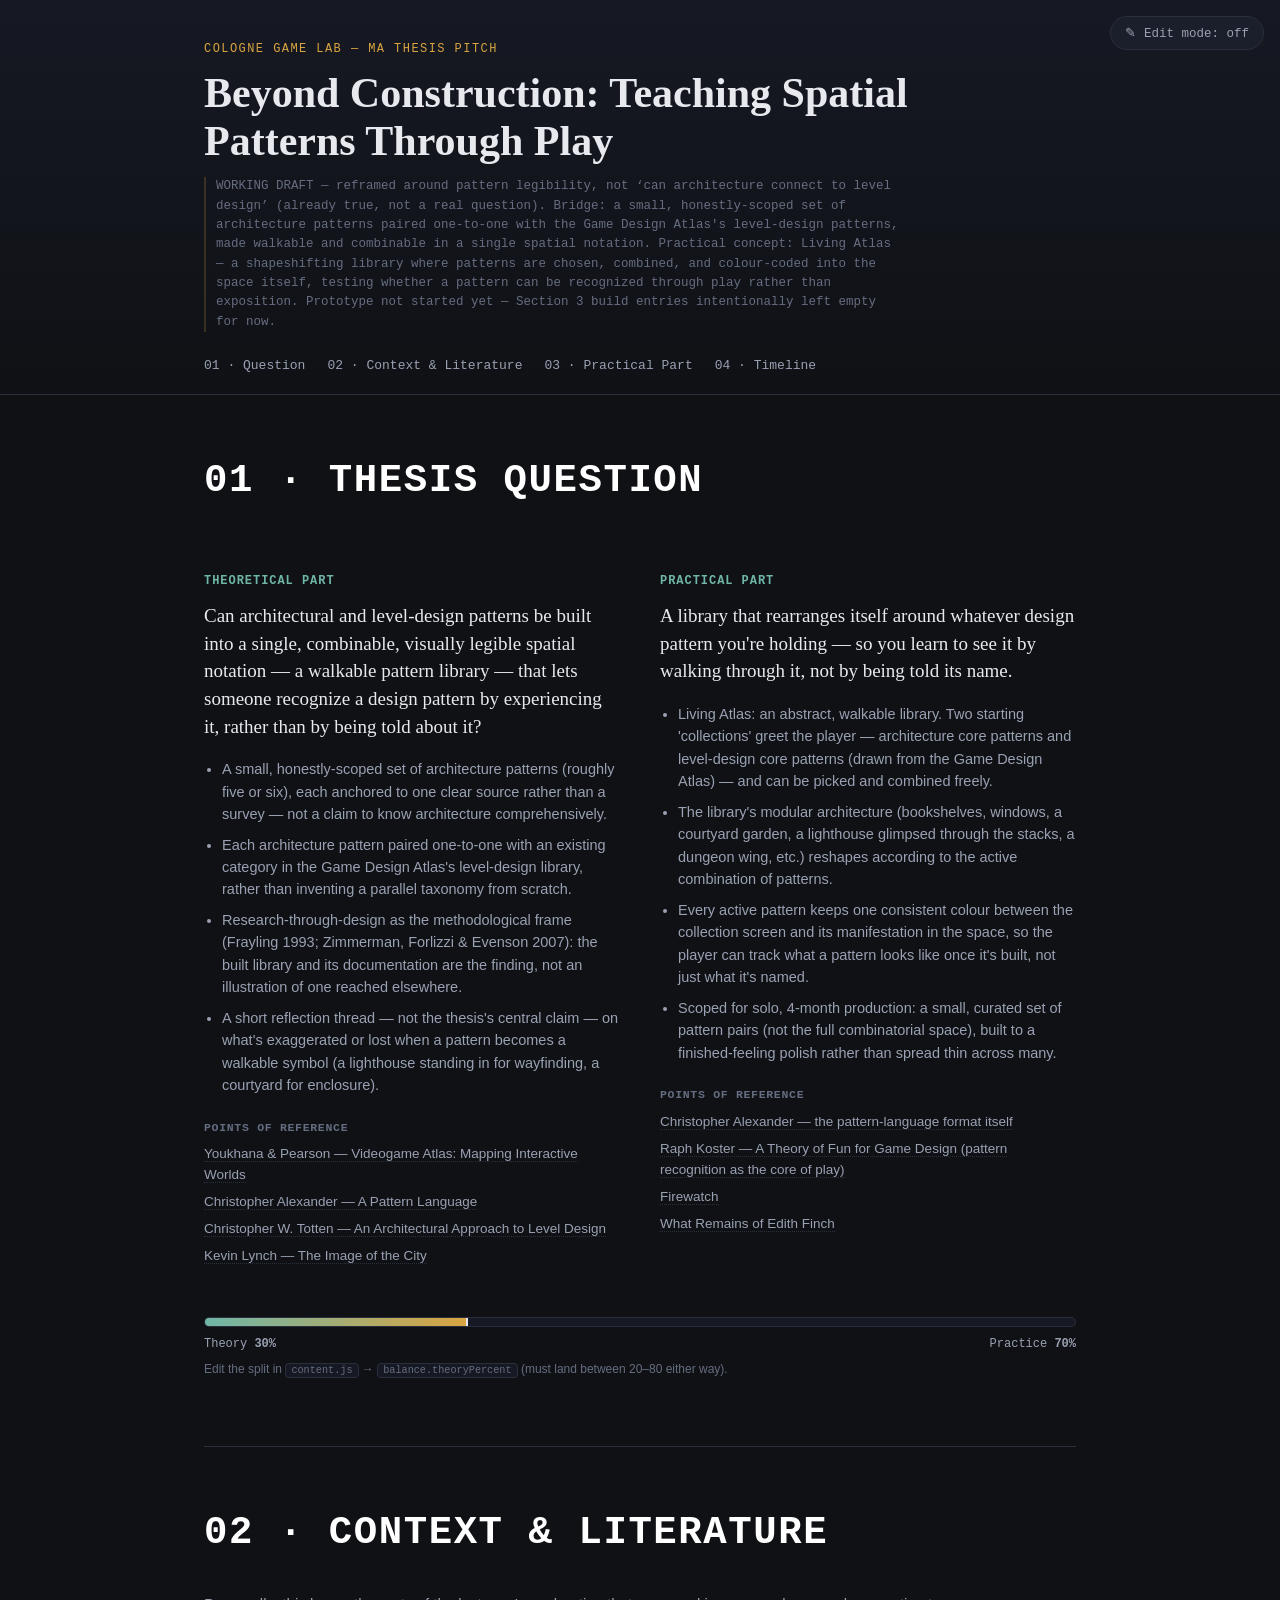
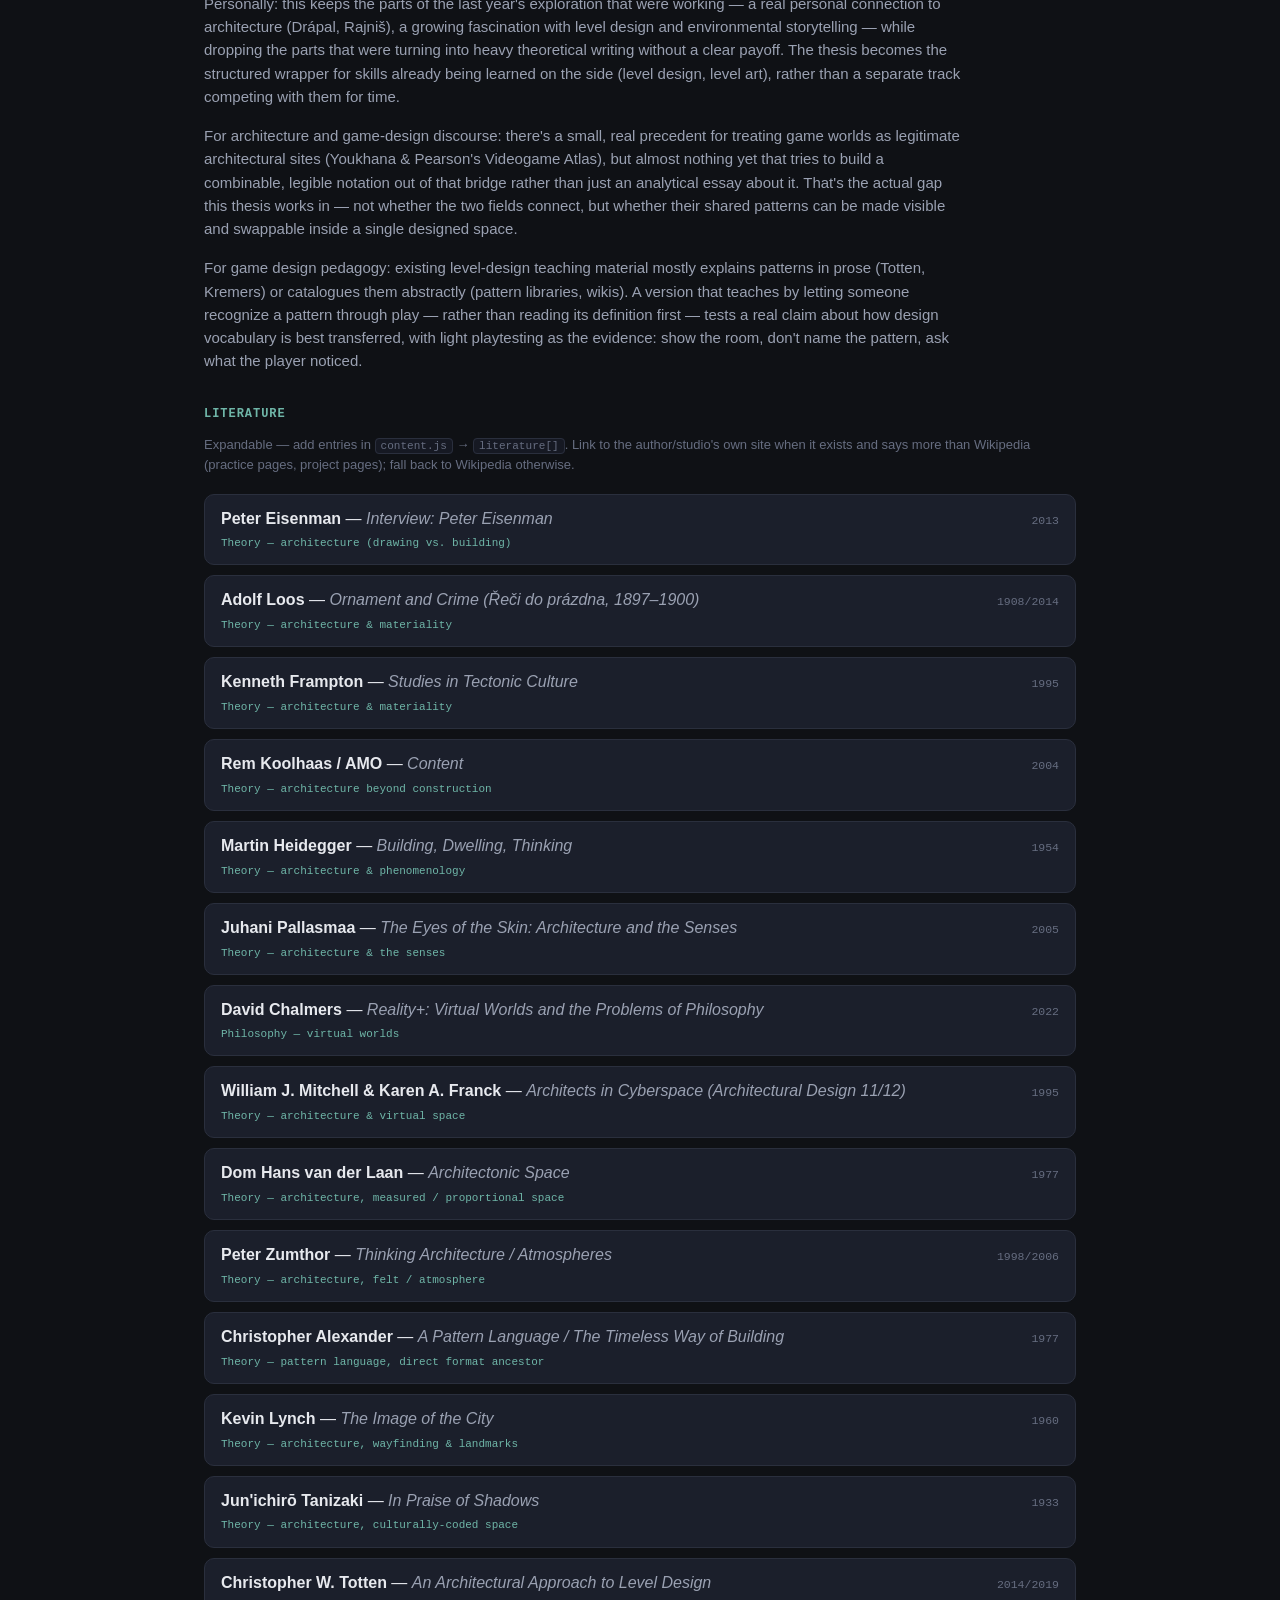
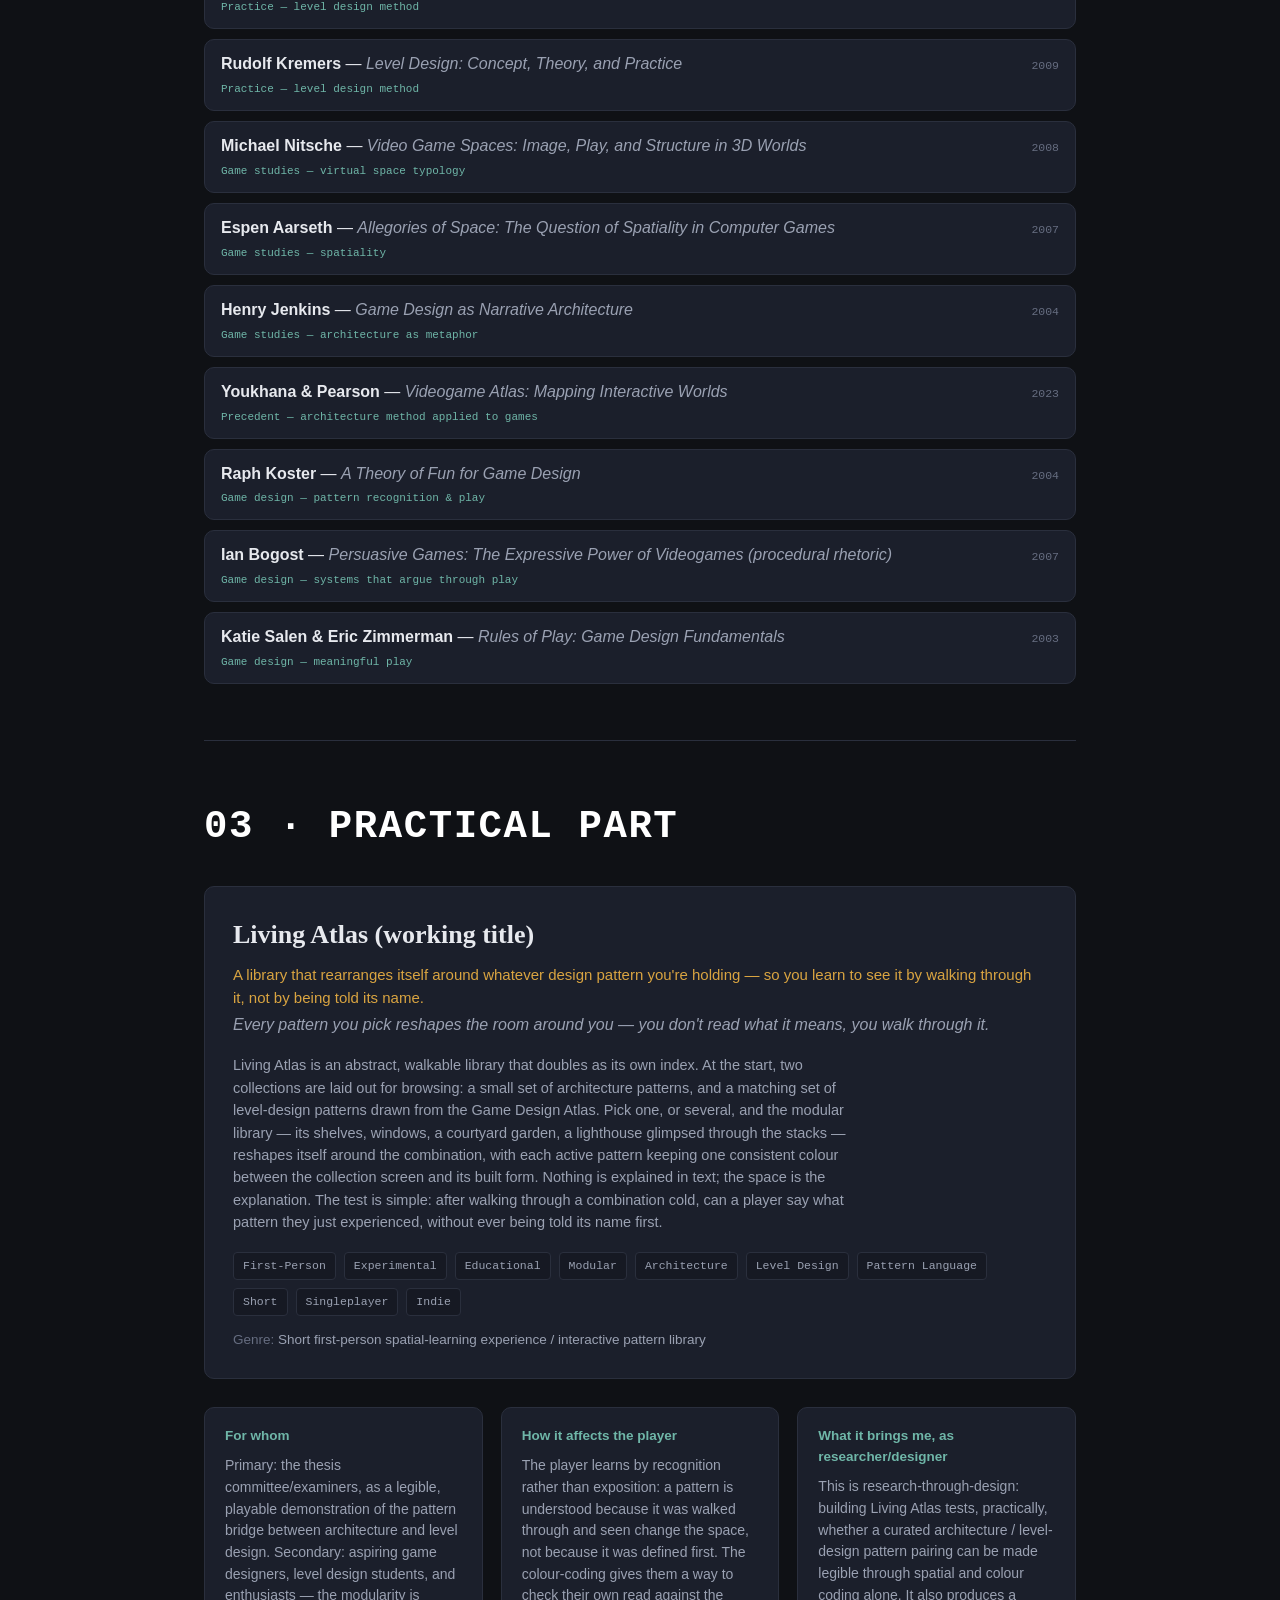
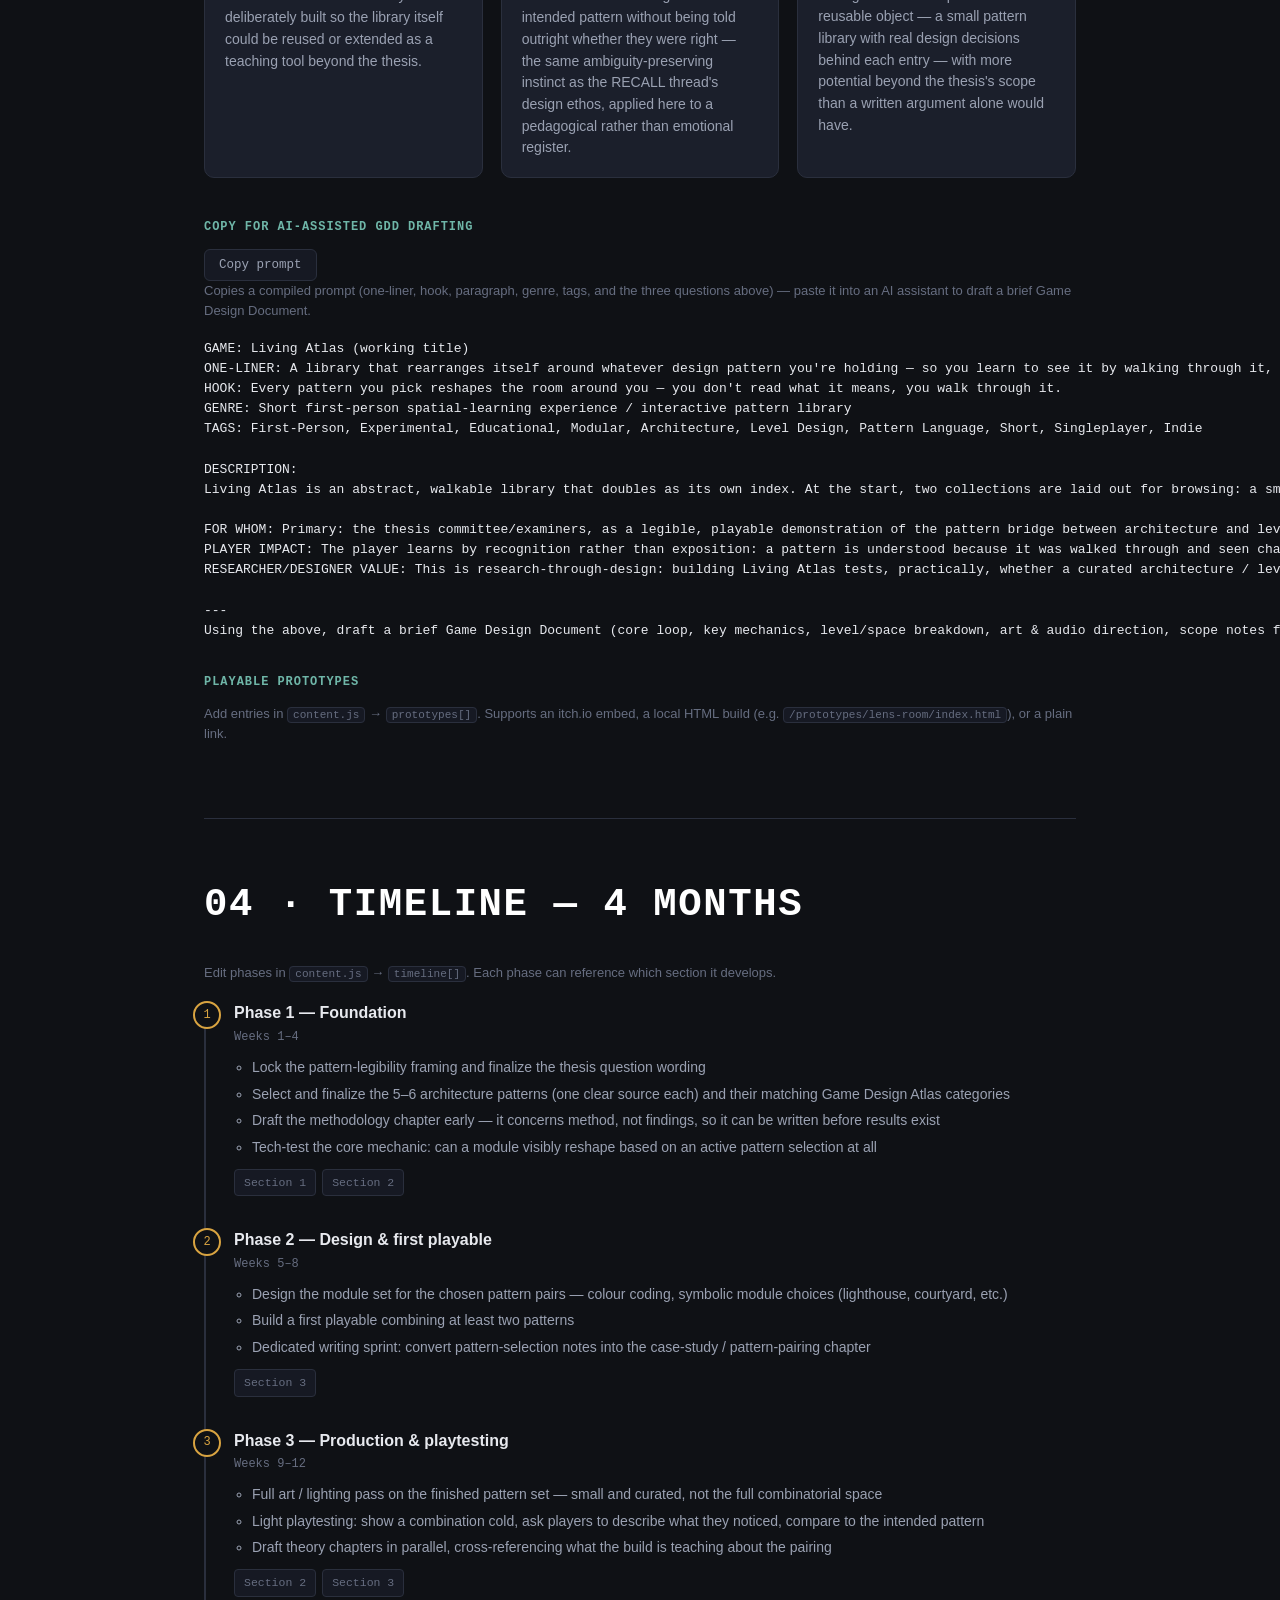
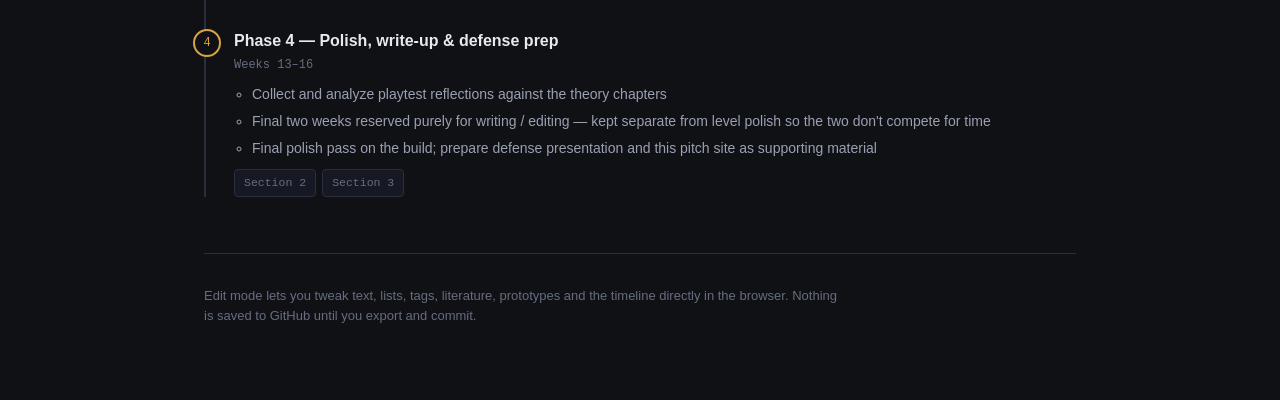
==== commit 807aadf3: "Revert "Merge pull request #2 from jachymd/beyond.construction" This reverts commit 56cde6addc83ad1d" ====
--- a/index.html
+++ b/index.html
@@ -15,7 +15,7 @@
     <p class="status-line" id="site-status">Loading…</p>
     <nav class="section-nav">
       <a href="#section-1">01 · Question</a>
-      <a href="#section-2">02 · Context, Literature &amp; Structure</a>
+      <a href="#section-2">02 · Context &amp; Literature</a>
       <a href="#section-3">03 · Practical Part</a>
       <a href="#section-4">04 · Timeline</a>
     </nav>
@@ -56,22 +56,19 @@
         <span>Theory <strong id="balance-theory-pct">—</strong></span>
         <span>Practice <strong id="balance-practice-pct">—</strong></span>
       </div>
-
+      <p class="balance-hint">Edit the split in <code>content.js</code> → <code>balance.theoryPercent</code> (must land between 20–80 either way).</p>
     </div>
   </section>
 
   <!-- SECTION 2 -->
   <section id="section-2" class="section">
-    <h2>02 · Context, Literature &amp; Structure Draft</h2>
+    <h2>02 · Context &amp; Literature</h2>
 
-    <h3 class="kicker">Context</h3>
     <div class="prose" data-field="whyItMatters" data-editable="richtext"></div>
 
     <h3 class="kicker">Literature</h3>
+    <p class="hint">Expandable — add entries in <code>content.js</code> → <code>literature[]</code>. Link to the author/studio's own site when it exists and says more than Wikipedia (practice pages, project pages); fall back to Wikipedia otherwise.</p>
     <ul class="lit-list" id="lit-list" data-field="literature" data-editable="list-lit"></ul>
-
-    <h3 class="kicker">Structure Draft</h3>
-    <ul class="bullets" id="structure-list" data-field="structureDraft" data-editable="list-text"></ul>
   </section>
 
   <!-- SECTION 3 -->
@@ -92,7 +89,7 @@
     <div class="grid-3">
       <div class="card">
         <h4>For whom</h4>
-        <div class="card-richtext" data-field="practical.forWhom" data-editable="richtext"></div>
+        <p data-field="practical.forWhom" data-editable="text"></p>
       </div>
       <div class="card">
         <h4>How it affects the player</h4>
@@ -104,8 +101,18 @@
       </div>
     </div>
 
+    <div class="gdd-block">
+      <div class="gdd-header">
+        <h3 class="kicker">Copy for AI-assisted GDD drafting</h3>
+        <button id="copy-gdd" type="button" class="btn">Copy prompt</button>
+      </div>
+      <p class="hint">Copies a compiled prompt (one-liner, hook, paragraph, genre, tags, and the three questions above) — paste it into an AI assistant to draft a brief Game Design Document.</p>
+      <pre id="gdd-preview" class="gdd-preview"></pre>
+    </div>
+
     <div class="prototypes-block">
       <h3 class="kicker">Playable prototypes</h3>
+      <p class="hint">Add entries in <code>content.js</code> → <code>prototypes[]</code>. Supports an itch.io embed, a local HTML build (e.g. <code>/prototypes/lens-room/index.html</code>), or a plain link.</p>
       <div id="prototype-list" class="prototype-list" data-field="prototypes" data-editable="list-proto"></div>
     </div>
   </section>
@@ -113,6 +120,7 @@
   <!-- SECTION 4 -->
   <section id="section-4" class="section">
     <h2>04 · Timeline — 4 Months</h2>
+    <p class="hint">Edit phases in <code>content.js</code> → <code>timeline[]</code>. Each phase can reference which section it develops.</p>
     <ol class="timeline" id="timeline-list" data-field="timeline" data-editable="list-timeline"></ol>
   </section>
 
@@ -120,6 +128,7 @@
 
 <footer class="site-footer">
   <div class="wrap">
+    <p>Edit mode lets you tweak text, lists, tags, literature, prototypes and the timeline directly in the browser. Nothing is saved to GitHub until you export and commit.</p>
     <button id="export-content" type="button" class="btn btn-primary">⭳ Export content.js</button>
   </div>
 </footer>
